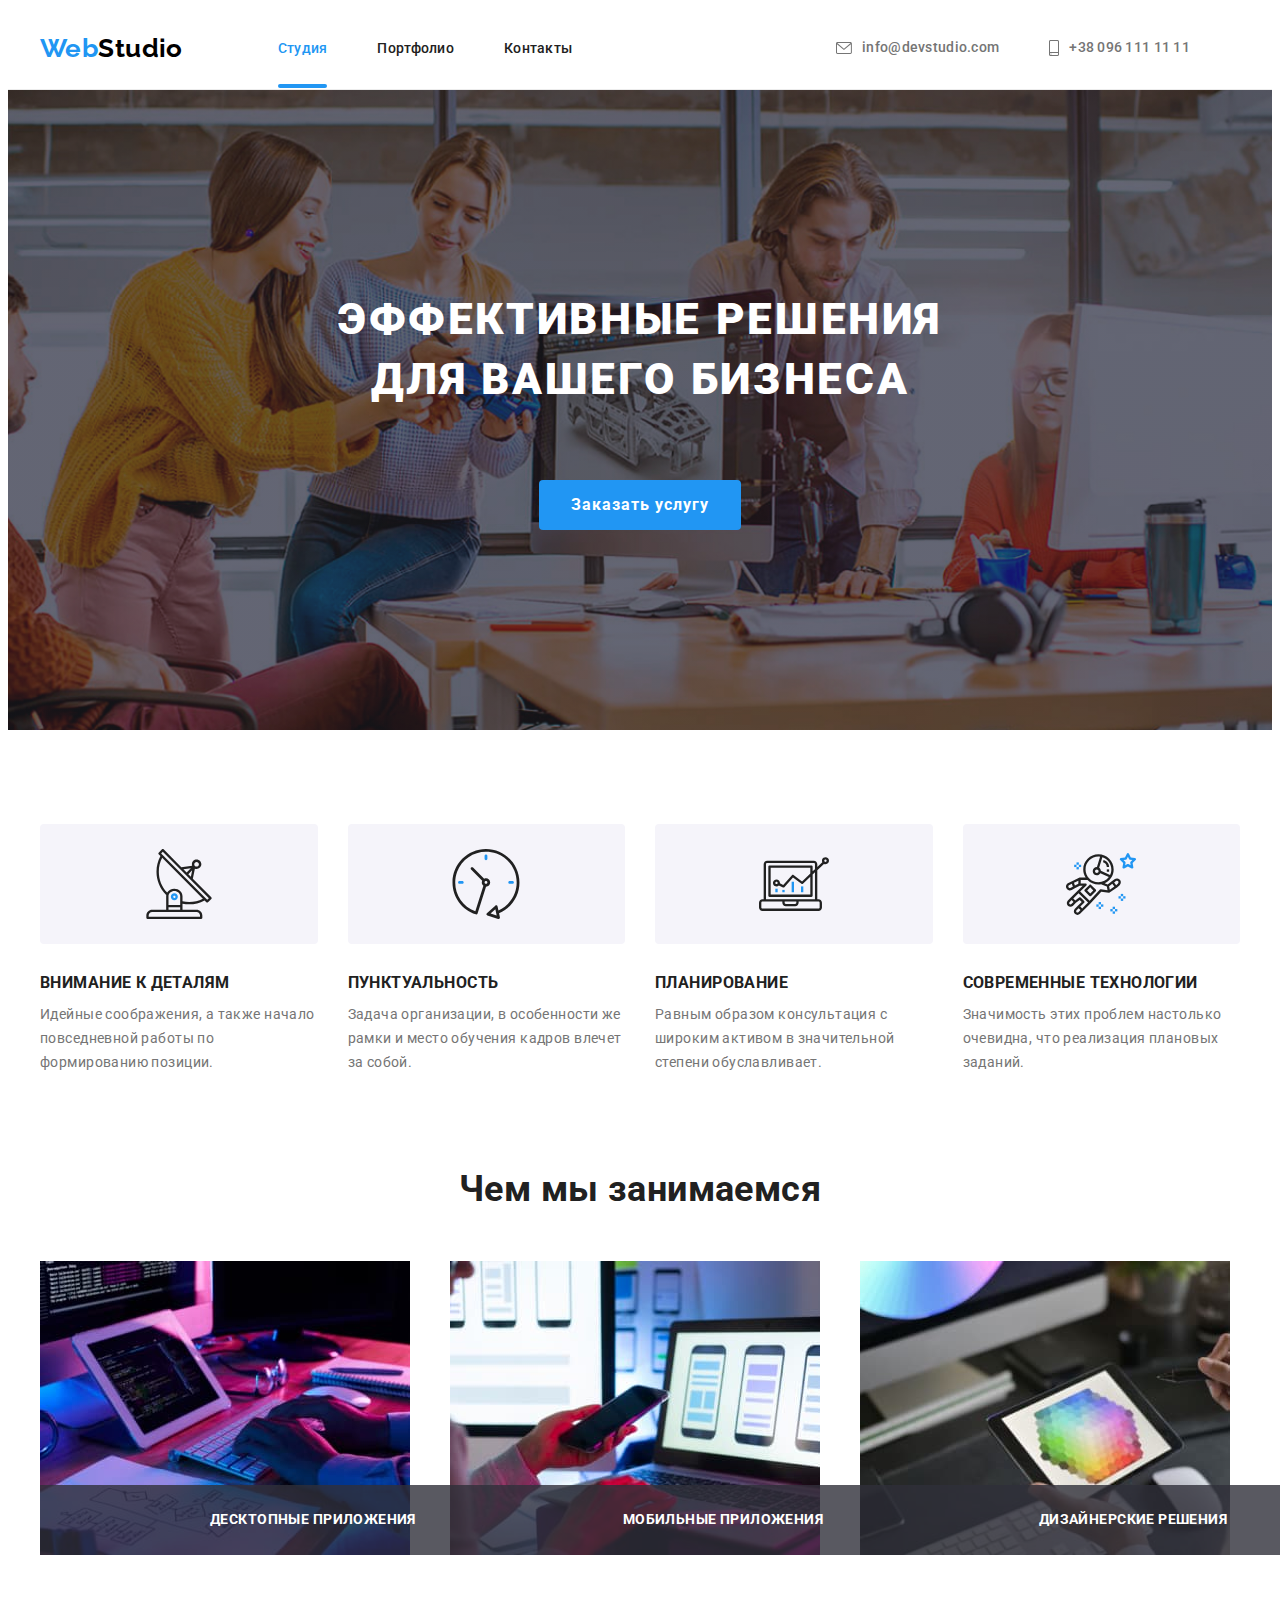
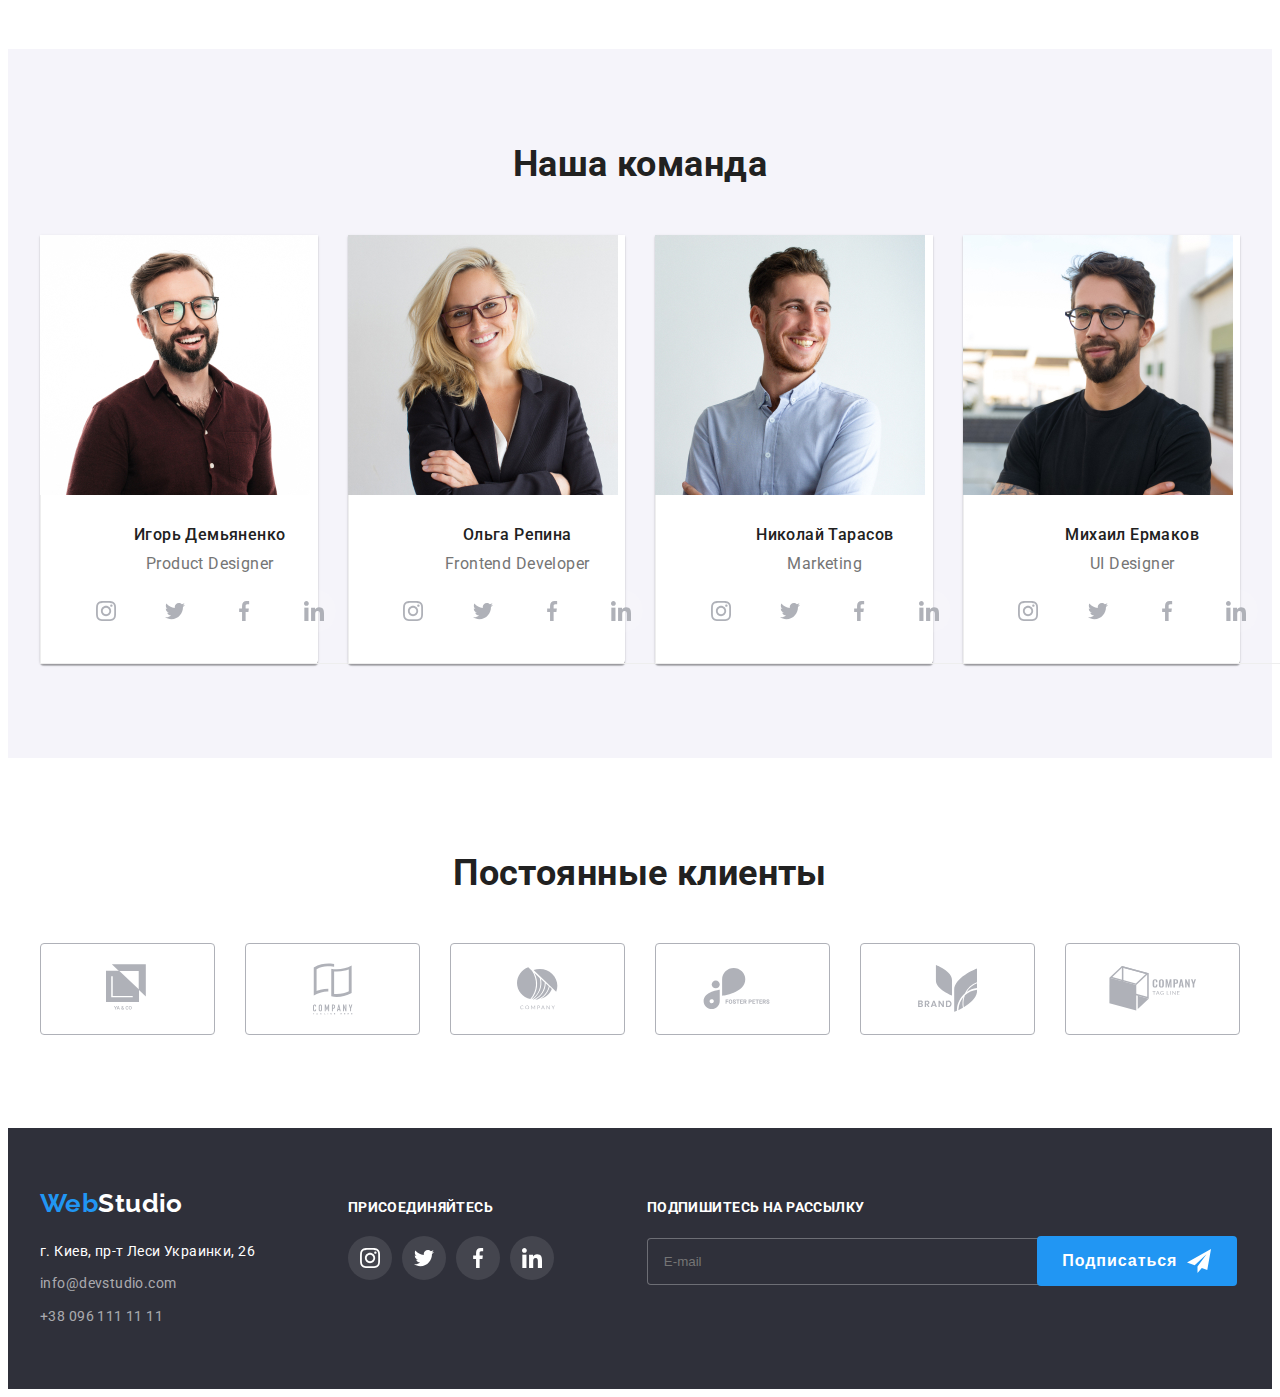
==== index.html @ c422d9ba "РЕЛОАД 2 правка" ====
<!DOCTYPE html>
<html lang="ru">
  <head>
    <meta charset="UTF-8" />
    <meta http-equiv="X-UA-Compatible" content="IE=edge" />
    <meta name="viewport" content="width=device-width, initial-scale=1.0" />
    <title>Студия</title>
    <link
      rel="stylesheet"
      href="https://cdnjs.cloudflare.com/ajax/libs/modern-normalize/1.0.0/modern-normalize.min.css"
      integrity="sha512-ISS7cAi1PEhQ8jnbJpJZMd29NlhNj4AWYyLOSp2CE/CsHxTCu+r+t0D2yoJudVrd0/8fTVPUVDzY5Tvli75u/g=="
      crossorigin="anonymous"
    />
    <link rel="preconnect" href="https://fonts.gstatic.com" />
    <link
      href="https://fonts.googleapis.com/css2?family=Raleway:wght@700&family=Roboto:wght@400;500;700;900&display=swap"
      rel="stylesheet"
    />
    <link rel="stylesheet" href="./css/main.min.css" />
  </head>
  <body>
    <!-- HEADER -->
    <header class="header">
      <div class="container">
        <nav class="navigation">
          <a href="./" lang="en" class="logo logo__dark link-nonstyle">
            <span class="logo__decor">Web</span>Studio
          </a>

          <button type="button" class="burger-btn" data-menu-button>
            <svg class="burger-icon" width="40px" height="40px">
              <use href="./images/icons.svg#burger"></use>
            </svg>
          </button>

          <ul class="list-nonstyle navigation__list">
            <li class="navigation__item">
              <a href="./" class="navigation__link link-nonstyle active-link"
                >Студия
              </a>
            </li>
            <li class="navigation__item">
              <a href="./portfolio.html" class="navigation__link link-nonstyle"
                >Портфолио
              </a>
            </li>
            <li class="navigation__item">
              <a href="" class="navigation__link link-nonstyle">Контакты</a>
            </li>
          </ul>
        </nav>

        <ul class="list-nonstyle navigation__list contact">
          <li class="contact__item">
            <a
              href="mailto:info@devstudio.com"
              class="contact__link link-nonstyle"
            >
              <svg class="contact__icon-mail" width="16px" height="12px">
                <use href="./images/icons.svg#envelope"></use>
              </svg>
              info@devstudio.com
            </a>
          </li>
          <li class="contact__item">
            <a href="tel:+380961111111" class="contact__link link-nonstyle">
              <svg class="contact__icon-tell" width="10px" height="16px">
                <use href="./images/icons.svg#smartphone"></use>
              </svg>
              +38 096 111 11 11
            </a>
          </li>
        </ul>
      </div>

      <!-- mobile menu -->
      <div class="mobile-menu" data-menu>
        <button type="button" class="mobile-menu__btn" data-menu-close>
          <svg width="40px" height="40px">
            <use href="./images/icons.svg#close"></use>
          </svg>
        </button>

        <ul class="mobile-menu__list">
          <li class="mobile-menu__item list-nonstyle">
            <a
              href="./"
              class="mobile-menu__link mobile-link_active link-nonstyle"
              >Студия</a
            >
          </li>
          <li class="mobile-menu__item list-nonstyle">
            <a href="./portfolio.html" class="mobile-menu__link link-nonstyle"
              >Портфолио</a
            >
          </li>
          <li class="mobile-menu__item list-nonstyle">
            <a href="" class="mobile-menu__link link-nonstyle">Контакты</a>
          </li>
        </ul>

        <ul class="mobile-menu__contakt-list">
          <li class="mobile-menu__contakt-item list-nonstyle">
            <a
              href="tel:+380961111111"
              class="mobile-menu__contakt-link link-nonstyle"
              >+38 096 111 11 11</a
            >
          </li>
          <li class="mobile-menu__contakt-item list-nonstyle">
            info@devstudio.com
          </li>
        </ul>

        <ul class="mobile-menu__social-list">
          <li class="mobile-menu__social-item list-nonstyle">
            <a href="" class="mobile-menu__social-link link-nonstyle"
              >Instagram</a
            >
          </li>
          <li class="mobile-menu__social-item list-nonstyle">
            <a href="" class="mobile-menu__social-link link-nonstyle"
              >Twitter</a
            >
          </li>
          <li class="mobile-menu__social-item list-nonstyle">
            <a href="" class="mobile-menu__social-link link-nonstyle"
              >Facebook</a
            >
          </li>
          <li class="mobile-menu__social-item list-nonstyle">
            <a href="" class="mobile-menu__social-link link-nonstyle"
              >LinkedIn</a
            >
          </li>
        </ul>
      </div>
    </header>

    <main class="page">
      <!-- HERO -->
      <section class="hero section-hero">
        <div class="container">
          <h1 class="hero-title">Эффективные решения для вашего бизнеса</h1>
          <button type="button" class="btn-hero" data-modal-open>
            Заказать услугу
          </button>
        </div>
      </section>

      <!--ADVANTAGE SECTION-->
      <section class="section-advantage">
        <div class="container">
          <h2 class="visually-hidden">Преимущества</h2>

          <ul class="list-nonstyle advantage__list">
            <li class="advantage__item">
              <div class="element">
                <svg width="70px" height="70px">
                  <use href="./images/icons.svg#antenna"></use>
                </svg>
              </div>
              <h3 class="advantage__title">Внимание к деталям</h3>
              <p class="advantage__rubric">
                Идейные соображения, а также начало повседневной работы по
                формированию позиции.
              </p>
            </li>
            <li class="advantage__item">
              <div class="element">
                <svg width="70px" height="70px">
                  <use href="./images/icons.svg#clock"></use>
                </svg>
              </div>
              <h3 class="advantage__title">Пунктуальность</h3>
              <p class="advantage__rubric">
                Задача организации, в особенности же рамки и место обучения
                кадров влечет за собой.
              </p>
            </li>
            <li class="advantage__item">
              <div class="element">
                <svg width="70px" height="70px">
                  <use href="./images/icons.svg#diagram"></use>
                </svg>
              </div>
              <h3 class="advantage__title">Планирование</h3>
              <p class="advantage__rubric">
                Равным образом консультация с широким активом в значительной
                степени обуславливает.
              </p>
            </li>
            <li class="advantage__item">
              <div class="element">
                <svg width="70px" height="70px">
                  <use href="./images/icons.svg#astronaut"></use>
                </svg>
              </div>
              <h3 class="advantage__title">Современные технологии</h3>
              <p class="advantage__rubric">
                Значимость этих проблем настолько очевидна, что реализация
                плановых заданий.
              </p>
            </li>
          </ul>
        </div>
      </section>
      <!-- END ADVANTAGE SECTION-->

      <!--PASSION SECTION-->
      <section class="section passion">
        <div class="container">
          <h3 class="section-title">Чем мы занимаемся</h3>
          <ul class="list-nonstyle passion__list">
            <li class="passion__item">
              <img
                src="./images/markup.jpg"
                alt="выполняет работу за клавиатурой"
                width="370"
              />
              <p class="passion__overlay">Десктопные приложения</p>
            </li>
            <li class="passion__item">
              <img
                src="./images/design.jpg"
                alt="Просматривают макеты на телефоне"
                width="370"
              />
              <p class="passion__overlay">Мобильные приложения</p>
            </li>
            <li class="passion__item">
              <img
                src="./images/palette.jpg"
                alt="цветовой спектр в виде сот на планшете"
                width="370"
              />
              <p class="passion__overlay">Дизайнерские решения</p>
            </li>
          </ul>
        </div>
      </section>
      <!--END PASSION SECTION-->

      <!--TEAM-->
      <section class="team section-team">
        <div class="container">
          <h2 class="section-title">Наша команда</h2>

          <ul class="list-nonstyle team__list">
            <li class="team__item">
              <picture>
                <source
                  media="(min-width: 1200px)"
                  srcset="
                    ./images/desktop/team/igor@1x.jpg 1x,
                    ./images/desktop/team/igor@2x.jpg 2x
                  "
                />
                <source
                  media="(min-width: 768px)"
                  srcset="
                    ./images/tablet/team/igor@1x.jpg 1x,
                    ./images/tablet/team/igor@2x.jpg 2x
                  "
                />
                <source
                  media="(min-width: 480px)"
                  srcset="
                    ./images/mobile/team/igor@1x.jpg 1x,
                    ./images/mobile/team/igor@2x.jpg 2x
                  "
                />
                <img
                  src="./images/mobile/team/igor@1x.jpg"
                  alt="Игорь Демьяненко"
                />
              </picture>

              <div class="team__inner">
                <h3 class="team__name">Игорь Демьяненко</h3>
                <p lang="en" class="team__function">Product Designer</p>
                <!--ссылки на социальные сети -->
                <ul class="social list-nonstyle">
                  <li>
                    <a href="" class="social-link link-nonstyle">
                      <svg class="social__icon" width="20px" height="20px">
                        <use href="./images/icons.svg#instagram"></use>
                      </svg>
                    </a>
                  </li>
                  <li>
                    <a href="" class="social-link link-nonstyle">
                      <svg class="social__icon" width="20px" height="20px">
                        <use href="./images/icons.svg#twitter"></use>
                      </svg>
                    </a>
                  </li>
                  <li>
                    <a href="" class="social-link link-nonstyle">
                      <svg class="social__icon" width="20px" height="20px">
                        <use href="./images/icons.svg#facebook"></use>
                      </svg>
                    </a>
                  </li>
                  <li>
                    <a href="" class="social-link link-nonstyle">
                      <svg class="social__icon" width="20px" height="20px">
                        <use href="./images/icons.svg#linkedin"></use>
                      </svg>
                    </a>
                  </li>
                </ul>
              </div>
            </li>
            <li class="team__item">
              <picture>
                <source
                  media="(min-width: 1200px)"
                  srcset="
                    ./images/desktop/team/olga@1x.jpg 1x,
                    ./images/desktop/team/olga@2x.jpg 2x
                  "
                />
                <source
                  media="(min-width: 768px)"
                  srcset="
                    ./images/tablet/team/olga@1x.jpg 1x,
                    ./images/tablet/team/olga@2x.jpg 2x
                  "
                />
                <source
                  media="(min-width: 480px)"
                  srcset="
                    ./images/mobile/team/olga@1x.jpg 1x,
                    ./images/mobile/team/olga@2x.jpg 2x
                  "
                />
                <img
                  src="./images/mobile/team/olga@1x.jpg"
                  alt="Ольга Репина"
                />
              </picture>

              <div class="team__inner">
                <h3 class="team__name">Ольга Репина</h3>
                <p lang="en" class="team__function">Frontend Developer</p>
                <!--ссылки на социальные сети -->
                <ul class="social list-nonstyle">
                  <li>
                    <a href="" class="social-link link-nonstyle">
                      <svg class="social__icon" width="20px" height="20px">
                        <use href="./images/icons.svg#instagram"></use>
                      </svg>
                    </a>
                  </li>
                  <li>
                    <a href="" class="social-link link-nonstyle">
                      <svg class="social__icon" width="20px" height="20px">
                        <use href="./images/icons.svg#twitter"></use>
                      </svg>
                    </a>
                  </li>
                  <li>
                    <a href="" class="social-link link-nonstyle">
                      <svg class="social__icon" width="20px" height="20px">
                        <use href="./images/icons.svg#facebook"></use>
                      </svg>
                    </a>
                  </li>
                  <li>
                    <a href="" class="social-link link-nonstyle">
                      <svg class="social__icon" width="20px" height="20px">
                        <use href="./images/icons.svg#linkedin"></use>
                      </svg>
                    </a>
                  </li>
                </ul>
              </div>
            </li>
            <li class="team__item">
              <picture>
                <source
                  media="(min-width: 1200px)"
                  srcset="
                    ./images/desktop/team/nikolay@1x.jpg 1x,
                    ./images/desktop/team/nikolay@2x.jpg 2x
                  "
                />
                <source
                  media="(min-width: 768px)"
                  srcset="
                    ./images/tablet/team/nikolay@1x.jpg 1x,
                    ./images/tablet/team/nikolay@2x.jpg 2x
                  "
                />
                <source
                  media="(min-width: 480px)"
                  srcset="
                    ./images/mobile/team/nikolay@1x.jpg 1x,
                    ./images/mobile/team/nikolay@2x.jpg 2x
                  "
                />
                <img
                  src="./images/mobile/team/nikolay@1x.jpg"
                  alt="Николай Тарасов"
                />
              </picture>

              <div class="team__inner">
                <h3 class="team__name">Николай Тарасов</h3>
                <p lang="en" class="team__function">Marketing</p>
                <!--ссылки на социальные сети -->
                <ul class="social list-nonstyle">
                  <li>
                    <a href="" class="social-link link-nonstyle">
                      <svg class="social__icon" width="20px" height="20px">
                        <use href="./images/icons.svg#instagram"></use>
                      </svg>
                    </a>
                  </li>
                  <li>
                    <a href="" class="social-link link-nonstyle">
                      <svg class="social__icon" width="20px" height="20px">
                        <use href="./images/icons.svg#twitter"></use>
                      </svg>
                    </a>
                  </li>
                  <li>
                    <a href="" class="social-link link-nonstyle">
                      <svg class="social__icon" width="20px" height="20px">
                        <use href="./images/icons.svg#facebook"></use>
                      </svg>
                    </a>
                  </li>
                  <li>
                    <a href="" class="social-link link-nonstyle">
                      <svg class="social__icon" width="20px" height="20px">
                        <use href="./images/icons.svg#linkedin"></use>
                      </svg>
                    </a>
                  </li>
                </ul>
              </div>
            </li>
            <li class="team__item">
              <picture>
                <source
                  media="(min-width: 1200px)"
                  srcset="
                    ./images/desktop/team/mikhail@1x.jpg 1x,
                    ./images/desktop/team/mikhail@2x.jpg 2x
                  "
                />
                <source
                  media="(min-width: 768px)"
                  srcset="
                    ./images/tablet/team/mikhail@1x.jpg 1x,
                    ./images/tablet/team/mikhail@2x.jpg 2x
                  "
                />
                <source
                  media="(min-width: 480px)"
                  srcset="
                    ./images/mobile/team/mikhail@1x.jpg 1x,
                    ./images/mobile/team/mikhail@2x.jpg 2x
                  "
                />
                <img
                  src="./images/mobile/team/mikhail@1x.jpg"
                  alt="Михаил Ермаков"
                />
              </picture>

              <div class="team__inner">
                <h3 class="team__name">Михаил Ермаков</h3>
                <p lang="en" class="team__function">UI Designer</p>
                <!--ссылки на социальные сети -->
                <ul class="social list-nonstyle">
                  <li>
                    <a href="" class="social-link link-nonstyle">
                      <svg class="social__icon" width="20px" height="20px">
                        <use href="./images/icons.svg#instagram"></use>
                      </svg>
                    </a>
                  </li>
                  <li>
                    <a href="" class="social-link link-nonstyle">
                      <svg class="social__icon" width="20px" height="20px">
                        <use href="./images/icons.svg#twitter"></use>
                      </svg>
                    </a>
                  </li>
                  <li>
                    <a href="" class="social-link link-nonstyle">
                      <svg class="social__icon" width="20px" height="20px">
                        <use href="./images/icons.svg#facebook"></use>
                      </svg>
                    </a>
                  </li>
                  <li>
                    <a href="" class="social-link link-nonstyle">
                      <svg class="social__icon" width="20px" height="20px">
                        <use href="./images/icons.svg#linkedin"></use>
                      </svg>
                    </a>
                  </li>
                </ul>
              </div>
            </li>
          </ul>
        </div>
      </section>
      <!--END TEAM-->

      <!-- CLIENTS SECTION подготовил для всавок иконок -->
      <section class="section">
        <div class="container">
          <h2 class="section-title">Постоянные клиенты</h2>
          <ul class="clients__list list-nonstyle">
            <li class="clients__item">
              <a href="" class="clients__link link-nonstyle">
                <svg class="client__icon" width="44px" height="49px">
                  <use href="./images/icons.svg#client_1"></use>
                </svg>
              </a>
            </li>
            <li class="clients__item">
              <a href="" class="clients__link link-nonstyle">
                <svg class="client__icon" width="40px" height="52px">
                  <use href="./images/icons.svg#client_2"></use>
                </svg>
              </a>
            </li>
            <li class="clients__item">
              <a href="" class="clients__link link-nonstyle">
                <svg class="client__icon" width="41px" height="43px">
                  <use href="./images/icons.svg#client_3"></use>
                </svg>
              </a>
            </li>
            <li class="clients__item">
              <a href="" class="clients__link link-nonstyle">
                <svg class="client__icon" width="80px" height="42px">
                  <use href="./images/icons.svg#client_4"></use>
                </svg>
              </a>
            </li>
            <li class="clients__item">
              <a href="" class="clients__link link-nonstyle">
                <svg class="client__icon" width="59px" height="47px">
                  <use href="./images/icons.svg#client_5"></use>
                </svg>
              </a>
            </li>
            <li class="clients__item">
              <a href="" class="clients__link link-nonstyle">
                <svg class="client__icon" width="88px" height="45px">
                  <use href="./images/icons.svg#client_6"></use>
                </svg>
              </a>
            </li>
          </ul>
        </div>
      </section>
      <!-- END CLIENTS SECTION -->
    </main>

    <footer class="footer section-footer">
      <div class="container">
        <address class="footer__address">
          <a href="./" lang="en" class="logo logo__light link-nonstyle">
            <span class="logo__decor">Web</span>Studio</a
          >
          <!-- адрес и контакты -->
          <ul class="list-nonstyle footer__list">
            <li class="footer__item">
              <p class="footer__descr">г. Киев, пр-т Леси Украинки, 26</p>
            </li>
            <li class="footer__item">
              <a
                href="mailto:info@devstudio.com"
                class="footer__link link-nonstyle"
                >info@devstudio.com</a
              >
            </li>
            <li class="footer__item">
              <a href="tel:+380961111111" class="footer__link link-nonstyle">
                +38 096 111 11 11</a
              >
            </li>
          </ul>
        </address>

        <div class="footer__social">
          <!--ссылки на социальные сети -->
          <h2 class="footer__social-title">Присоединяйтесь</h2>
          <ul class="footer__social-list list-nonstyle">
            <li class="footer__social-item">
              <a href="" class="social-link link-nonstyle">
                <svg class="footer__social-icon" width="20px" height="20px">
                  <use href="./images/icons.svg#instagram"></use>
                </svg>
              </a>
            </li>
            <li class="footer__social-item">
              <a href="" class="social-link link-nonstyle">
                <svg class="footer__social-icon" width="20px" height="20px">
                  <use href="./images/icons.svg#twitter"></use>
                </svg>
              </a>
            </li>
            <li class="footer__social-item">
              <a href="" class="social-link link-nonstyle">
                <svg class="footer__social-icon" width="20px" height="20px">
                  <use href="./images/icons.svg#facebook"></use>
                </svg>
              </a>
            </li>
            <li class="footer__social-item">
              <a href="" class="social-link link-nonstyle">
                <svg class="footer__social-icon" width="20px" height="20px">
                  <use href="./images/icons.svg#linkedin"></use>
                </svg>
              </a>
            </li>
          </ul>
        </div>

        <form class="footer-form">
          <b class="footer-form__description">подпишитесь на рассылку</b>
          <div class="footer-form__container">
            <label>
              <input
                type="email"
                name="user-email"
                placeholder="E-mail"
                class="footer-form__input"
              />
            </label>
            <button type="submit" class="footer-form__btn">
              Подписаться
              <svg class="footer-form__icon" width="24px" height="24px">
                <use href="./images/icons.svg#icon_send"></use>
              </svg>
            </button>
          </div>
        </form>
      </div>
    </footer>

    <!-- modal windows -->
    <div class="backdrop is-hidden" data-modal>
      <div class="modal">
        <button type="button" class="button_close" data-modal-close>
          <svg class="button__icon_close" width="30px" height="30px">
            <use href="./images/icons.svg#close"></use>
          </svg>
        </button>
        <form class="modal__form">
          <b class="modal__title">Оставьте свои данные, мы вам перезвоним</b>
          <label class="modal__field">
            Имя
            <span class="modal__wrapper">
              <input
                name="user-name"
                type="text"
                required
                minlength="2"
                class="modal__input"
              />
              <svg class="modal__icon" width="18px" height="18px">
                <use href="./images/icons.svg#person"></use>
              </svg>
            </span>
          </label>

          <label class="modal__field">
            Телефон
            <span class="modal__wrapper">
              <input
                name="user-tel"
                type="tel"
                required
                pattern="[0-9]{3}-[0-9]{3}-[0-9]{2}-[0-9]{2}"
                title="111-111-11-11"
                class="modal__input"
              />
              <svg class="modal__icon" width="18px" height="18px">
                <use href="./images/icons.svg#phone"></use>
              </svg>
            </span>
          </label>

          <label class="modal__field">
            Почта
            <span class="modal__wrapper">
              <input name="user-email" type="email" class="modal__input" />
              <svg class="modal__icon" width="18px" height="18px">
                <use href="./images/icons.svg#email"></use>
              </svg>
            </span>
          </label>

          <label class="modal__field">
            Комментарий
            <textarea
              name="user-massage"
              placeholder="Введите текст"
              class="modal__textarea"
            ></textarea>
          </label>

          <div class="label-checkbox">
            <input
              name="user-term"
              id="checkbox"
              type="checkbox"
              class="label-checkbox__term visually-hidden"
            />
            <label for="checkbox" class="label-checkbox__terms-link">
              Соглашаюсь с рассылкой и принимаю&nbsp;
              <a href="" class="link-nonstyle label-checkbox__link"
                >Условия договора</a
              >
            </label>
          </div>

          <button type="submit" class="modal__submit-btn">Отправить</button>
        </form>
      </div>
    </div>

    <script src="./js/modal.js"></script>
    <script src="./js/mobile-menu.js"></script>
  </body>
</html>
---- css/main.min.css ----
:root{--accent-primary: #2196f3;--accent-secondary: #188ce8;--background-dark: #2f303a;--light-gray: #f5f4fa;--color-conten: #212121;--main-text: #757575;--border-color-header: #ececec;--border-color: #eeeeee;--icon-border-color: #afb1b8;--rgba-link: rgba(255, 255, 255, 0.6);--max-width: 1600px;--margin: 0 auto;--transition-property: cubic-bezier(0.4, 0, 0.2, 1)}.visually-hidden{position:absolute !important;clip:rect(1px 1px 1px 1px);clip:rect(1px, 1px, 1px, 1px);padding:0 !important;border:0 !important;height:1px !important;width:1px !important;overflow:hidden}body{font-family:"Roboto",sans-serif;font-size:14px;font-weight:400;color:var(--main-text);letter-spacing:.03em}h1,h2,h3,h4,h5,h6,p{margin:0}ol,ul{margin:0;padding:0}img{display:block}.link-nonstyle{text-decoration:none}.list-nonstyle{list-style:none}.container{padding-left:15px;padding-right:15px}@media screen and (min-width: 320px){.container{margin:0 auto;width:480px}}@media screen and (min-width: 768px){.container{width:768px}.header .container{display:flex;align-items:center}.footer .container{display:flex;justify-content:center;align-items:baseline;flex-wrap:wrap}}@media screen and (min-width: 1200px){.container{width:1200px}.footer .container{justify-content:flex-start;flex-wrap:nowrap;padding-top:0px;padding-bottom:0px}}.section{padding-top:60px;padding-bottom:60px;margin:var(--margin)}.section-title{color:var(--color-conten);font-weight:700;font-size:36px;line-height:1.17;text-align:center;margin-bottom:50px}.section-hero{padding-top:118px;padding-bottom:118px;margin:var(--margin)}.section-advantage{padding-top:60px;padding-bottom:60px;margin:var(--margin)}.section-team{padding-top:60px;padding-bottom:60px;margin:var(--margin)}.section-footer{padding-top:60px;padding-bottom:60px;margin:var(--margin)}@media screen and (min-width: 320px){.section-hero,.section-team,.section-footer{min-width:480px}}@media screen and (min-width: 1200px){.section{padding-top:94px;padding-bottom:94px}.section-hero{padding-top:200px;padding-bottom:200px}.section-advantage{padding-top:94px;padding-bottom:0px}.section-team{padding-top:94px;padding-bottom:94px}}.element{display:flex;justify-content:center;align-items:center;border-radius:4px;margin-bottom:30px;background-color:var(--light-gray);width:100%;height:120px}.social{display:flex;justify-content:center;margin-top:16px}.social-link{display:flex;justify-content:center;align-items:center;width:44px;height:44px;border-radius:50% 50%;background-color:rgba(255,255,255,0.1);transition:background-color 250ms var(--transition-property)}.social-link:hover,.social-link:focus{background-color:var(--accent-primary)}.social__icon{fill:var(--icon-border-color);transition:fill 250ms var(--transition-property)}.social-link:hover .social__icon,.social-link:focus .social__icon{fill:#fff}.footer__social-title{color:#fff;font-size:14px;line-height:1.14;text-transform:uppercase}.footer__social-list{display:flex;margin-top:20px}.footer__social-item:not(:last-child){margin-right:10px}.footer__social-icon{fill:#fff}.social-link:hover .footer__social-icon,.social-link:focus .footer__social-icon{fill:#fff}@media screen and (min-width: 320px){.footer__social{margin-top:60px;margin-bottom:60px}.footer__social-list{justify-content:center}.footer__social-title{text-align:center}}@media screen and (min-width: 1200px){.social{justify-content:space-around}.footer__social{margin-left:70px;margin-top:0px;margin-bottom:0px}.footer__social-title{text-align:left}}.logo{color:#000;font-family:'Raleway', sans-serif;font-weight:700;font-size:26px;line-height:1.19;padding-top:16px;padding-bottom:16px}.logo__dark{color:#000}.logo__decor{color:var(--accent-primary)}.logo__light{color:#fff}.footer__address .logo{margin-right:0px}@media screen and (min-width: 320px){.logo{margin-right:88px}}@media screen and (min-width: 768px){.logo{padding-top:25px;padding-bottom:25px}}@media screen and (min-width: 1200px){.logo{margin-right:95px}.footer__address .logo{margin-right:95px}}.navigation__link::after,.navigation__link:hover::after,.navigation__link:focus::after{content:'';position:absolute;left:0;bottom:0;display:inline-block;width:100%;height:4px;border-radius:2px}.navigation{display:flex;align-items:center}.navigation__list{display:flex}.navigation__item:not(:last-child){margin-right:50px}.navigation__link{position:relative;font-weight:500;line-height:1.14;letter-spacing:0.02em;padding-top:32px;padding-bottom:32px;color:var(--color-conten);transition:color 250ms var(--transition-property)}.navigation__link:hover,.navigation__link:focus{color:var(--accent-primary)}.navigation__link::after{background-color:var(--accent-primary);transition:transform 250ms var(--transition-property);transform:scaleX(0)}.navigation__link:hover::after,.navigation__link:focus::after{background-color:var(--accent-primary);transform:scaleX(1)}@media screen and (max-width: 768px){.navigation__list{display:none}}@media screen and (min-width: 320px){.navigation{justify-content:space-between}}@media screen and (min-width: 768px){.navigation__list.contact{flex-direction:column;align-items:flex-start}}@media screen and (min-width: 1200px){.navigation__list.contact{flex-direction:row;align-items:center;justify-content:center}}.contact{margin-left:auto}.contact__link{color:var(--main-text);fill:var(--main-text);font-weight:500;line-height:1.14;letter-spacing:0.02em;display:flex;justify-content:center;align-items:center;transition:color 250ms var(--transition-property),fill 250ms var(--transition-property)}.contact__link:hover,.contact__link:focus{color:var(--accent-primary)}.contact__icon-mail,.contact__icon-tell{margin-right:10px}.contact__link:hover .contact__icon-mail,.contact__link:focus .contact__icon-mail,.contact__link:hover .contact__icon-tell,.contact__link:focus .contact__icon-tell{fill:var(--accent-primary)}@media screen and (min-width: 768px){.contact__link{padding-top:5px;padding-bottom:5px}}@media screen and (min-width: 1200px){.contact__item{margin-right:50px}}.backdrop{position:fixed;top:0;left:0;width:100%;height:100%;background-color:rgba(0,0,0,0.2);transition:opacity 250ms var(--transition-property),visibility 250ms var(--transition-property)}.is-hidden{opacity:0;visibility:hidden;pointer-events:none}.button_close{position:absolute;top:14px;right:14px;width:30px;height:30px;border-radius:50%;cursor:pointer;background-color:#fff;border:1px solid var(--icon-border-color)}.button__icon_close{position:absolute;top:50%;left:50%;transform:translate(-50%, -50%);transition:fill 250ms var(--transition-property)}.button__icon_close:hover,.button__icon_close:focus{fill:var(--accent-primary)}.modal{position:absolute;top:50%;left:50%;transform:translate(-50%, -50%);width:450px;height:609px;background-color:#fff;border-radius:4px;box-shadow:0px 1px 3px rgba(0,0,0,0.12),0px 1px 1px rgba(0,0,0,0.14),0px 2px 1px rgba(0,0,0,0.2)}.modal__form{display:flex;flex-direction:column;padding:40px}.modal__title{margin-bottom:12px;font-size:20px;line-height:1.15;text-align:center;color:var(--color-conten)}.modal__field{font-size:12px;line-height:1.17;letter-spacing:0.01em}.modal__field:not(:nth-child(5)){margin-bottom:10px}.modal__wrapper{position:relative;display:block;margin-top:4px}.modal__input{width:100%;height:40px;padding-left:42px;border:1px solid rgba(33,33,33,0.2);border-radius:4px;transition:border-color 250ms var(--transition-property)}.modal__input:focus{outline:none;border-color:var(--accent-primary)}.modal__input:focus+.modal-icon{fill:var(--accent-primary)}.modal__textarea{padding:16px 12px;margin-top:4px;width:100%;height:120px;resize:none;border:1px solid rgba(33,33,33,0.2);border-radius:4px}.modal__textarea:focus{outline:none;border-color:var(--accent-primary)}.modal__textarea::placeholder{font-size:12px;line-height:1.17;letter-spacing:0.01em;color:rgba(117,117,117,0.5)}.modal__icon{position:absolute;top:50%;left:12px;transform:translateY(-50%);transition:fill 250ms var(--transition-property)}.label-checkbox{display:flex;justify-content:center;align-items:center;margin-top:20px;margin-bottom:30px}.label-checkbox__terms-link{display:flex;align-items:center;font-size:12px;line-height:1.17;letter-spacing:0.03em;cursor:pointer;transition:background-image 250ms var(--transition-property)}.label-checkbox__terms-link::before{content:'';display:block;width:15px;height:16px;margin-right:8px;border:1px solid #000;border-radius:2px}.label-checkbox__term:checked+.label-checkbox__terms-link::before{border-color:transparent;background-image:url(../images/icon_check.svg);background-origin:border-box;background-position:center}.label-checkbox__term:focus+.label-checkbox__terms-link::before{border-color:var(--accent-primary)}.label-checkbox__link{color:var(--accent-primary);text-decoration-line:underline}.modal__submit-btn{align-self:center;min-width:200px;padding-top:10px;padding-bottom:10px;font-size:16px;line-height:1.88;letter-spacing:0.06em;border-radius:4px;border:transparent;cursor:pointer;color:#fff;background-color:var(--accent-primary);transition:background-color 250ms var(--transition-property)}.modal__submit-btn:hover,.modal__submit-btn:focus{background-color:var(--accent-secondary)}@media screen and (min-width: 1200px){.modal{width:528px;height:581px}.label-checkbox__terms-link{font-size:14px;line-height:1.71}}.filter-nav{display:flex;margin-bottom:50px}.filter-nav__item:not(:last-child){margin-right:8px}.filter-nav__btn{color:var(--color-conten);background-color:var(--light-gray);cursor:pointer;min-width:73px;padding:6px 22px;border-radius:4px;border:transparent;transition:color 250ms var(--transition-property),background-color 250ms var(--transition-property),box-shadow 250ms var(--transition-property)}.filter-nav__btn:hover,.filter-nav__btn:focus{background-color:var(--accent-primary);color:#fff;box-shadow:0px 3px 1px rgba(0,0,0,0.1),0px 1px 2px rgba(0,0,0,0.08),0px 2px 2px rgba(0,0,0,0.12)}@media screen and (min-width: 320px){.filter-nav{flex-wrap:wrap;justify-content:flex-start}.filter-nav__item:not(:last-child){margin-bottom:8px}.filter-nav__item .filter-nav__btn{font-weight:500;font-size:16px;line-height:1.63}}@media screen and (min-width: 768px){.filter-nav{flex-wrap:nowrap;justify-content:center}}.active-link{color:var(--accent-primary)}.active-link::after{position:absolute;left:0;bottom:0;content:'';display:inline-block;width:100%;height:4px;border-radius:2px;background-color:var(--accent-primary);transform:scaleX(1)}.mobile-link_active:active{color:var(--accent-primary)}.collection__list{display:flex;flex-wrap:wrap}.collection__item{margin-bottom:30px}.collection__item:hover{box-shadow:0px 1px 1px rgba(0,0,0,0.12),0px 4px 4px rgba(0,0,0,0.06),1px 4px 6px rgba(0,0,0,0.16)}.collection__item-wraper{position:relative;overflow:hidden}.collection__link{color:var(--main-text)}.collection__link:hover .overlay,.collection__link:focus .overlay{transform:translateY(0)}.collection__inner{padding:20px 24px;border-right:solid 1px;border-bottom:solid 1px;border-left:solid 1px;border-color:var(--border-color)}.collection__title{color:var(--color-conten);font-weight:700;font-size:18px;line-height:2;letter-spacing:.06em;margin-bottom:4px}.collection__rubric{font-size:16px;line-height:1.88}@media screen and (min-width: 480px){.collection__item{width:450px}}@media screen and (min-width: 768px){.collection__list{margin-top:-30px;margin-left:-30px}.collection__item{flex-basis:calc((100% - 2 * 30px) / 2);margin-top:30px;margin-left:30px}}@media screen and (min-width: 1200px){.collection__item{flex-basis:calc((100% - 3 * 30px) / 3)}}.overlay{position:absolute;top:0;left:0;height:100%;padding:64px 23px;background-color:rgba(33,150,243,0.9);color:#fff;font-size:18px;line-height:1.55;transform:translateY(105%);transition:transform 250ms var(--transition-property)}.mobile-menu{position:fixed;top:0;left:50%;width:100vw;z-index:2;padding:48px 40px;font-weight:500;line-height:1.18;letter-spacing:0.02em;background-color:#fff;box-shadow:0px 1px 3px rgba(0,0,0,0.12),0px 1px 1px rgba(0,0,0,0.14),0px 2px 1px rgba(0,0,0,0.2);border-radius:4px;opacity:0;visibility:hidden;pointer-events:none;transform:translate(-50%);transition:opacity 250ms var(--transition-property),visibility 250ms var(--transition-property)}.mobile-menu.is-open{opacity:1;visibility:visible;pointer-events:auto}.mobile-menu__list{font-size:40px}.mobile-menu__item:not(:last-child){margin-bottom:32px}.mobile-menu__link{color:var(--color-conten);transition:color 250ms var(--transition-property)}.mobile-menu__link:hover,.mobile-menu__link:focus{color:var(--accent-primary)}.mobile-menu__btn{position:absolute;top:10px;right:15px;background-color:transparent;border:transparent;cursor:pointer;transition:fill 250ms var(--transition-property)}.mobile-menu__btn:hover,.mobile-menu__btn:focus{fill:var(--accent-primary)}.mobile-menu__contakt-list{margin-top:300px}.mobile-menu__contakt-item{font-size:24px;line-height:1.17}.mobile-menu__contakt-link{display:block;color:var(--color-conten);font-size:34px;margin-bottom:32px;transition:color 250ms var(--transition-property)}.mobile-menu__contakt-link:hover,.mobile-menu__contakt-link:focus{color:var(--accent-primary)}.mobile-menu__social-list{display:flex;justify-content:space-around;margin-top:64px;font-size:18px;line-height:1.22}.mobile-menu__social-item{padding-right:10px}.mobile-menu__social-item:not(:last-child){border-right:1px solid rgba(33,33,33,0.2)}.mobile-menu__social-link{color:var(--accent-primary);transition:color 250ms var(--transition-property)}.mobile-menu__social-link:hover,.mobile-menu__social-link:focus{color:var(--accent-secondary)}@media screen and (min-width: 768px){.mobile-menu{display:none}}.header{border-bottom:solid 1px;border-color:var(--border-color-header);margin:var(--margin)}.burger-btn{background-color:transparent;border:transparent;transition:fill 250ms var(--transition-property)}.burger-btn:hover,.burger-btn:focus{fill:var(--accent-primary)}@media screen and (min-width: 767px){.burger-btn{display:none}}.hero{background-color:var(--background-dark);background-image:linear-gradient(rgba(47,48,58,0.4), rgba(47,48,58,0.4)),url(../images/mobile/bg-hero@1x.jpg);background-position:center;background-size:cover;background-repeat:no-repeat}@media (min-device-pixel-ratio: 2), (min-resolution: 192dpi), (min-resolution: 2dppx){.hero{background-image:linear-gradient(rgba(47,48,58,0.4), rgba(47,48,58,0.4)),url(../images/mobile/bg-hero@2x.jpg)}}.hero-title{color:#fff;width:360px;height:84px;margin:0 auto;font-weight:900;letter-spacing:.06em;font-size:26px;line-height:1.62;text-align:center;text-transform:uppercase}.btn-hero{display:block;min-width:200px;margin:30px auto 0px;padding:10px 32px;border-radius:4px;border:transparent;font-family:inherit;font-weight:700;font-size:16px;line-height:1.88;letter-spacing:0.06em;cursor:pointer;background-color:var(--accent-primary);color:#fff;transition:color 250ms var(--transition-property),background-color 250ms var(--transition-property)}.btn-hero:hover,.btn-hero:focus{background-color:var(--accent-secondary);color:#fff}@media screen and (min-width: 768px){.hero{background-color:var(--background-dark);background-image:linear-gradient(rgba(47,48,58,0.4), rgba(47,48,58,0.4)),url(../images/tablet/bg-hero@1x.jpg)}}@media screen and (min-width: 768px) and (min-device-pixel-ratio: 2), screen and (min-width: 768px) and (min-resolution: 192dpi), screen and (min-width: 768px) and (min-resolution: 2dppx){.hero{background-image:linear-gradient(rgba(47,48,58,0.4), rgba(47,48,58,0.4)),url(../images/tablet/bg-hero@2x.jpg)}}@media screen and (min-width: 1200px){.hero{background-color:var(--background-dark);background-image:linear-gradient(rgba(47,48,58,0.4), rgba(47,48,58,0.4)),url(../images/desktop/bg-hero@1x.jpg)}}@media screen and (min-width: 1200px) and (min-device-pixel-ratio: 2), screen and (min-width: 1200px) and (min-resolution: 192dpi), screen and (min-width: 1200px) and (min-resolution: 2dppx){.hero{background-image:linear-gradient(rgba(47,48,58,0.4), rgba(47,48,58,0.4)),url(../images/desktop/bg-hero@2x.jpg)}}@media screen and (min-width: 1200px){.hero-title{width:700px;height:160px;font-size:44px;line-height:1.36}}.advantage__title{color:var(--color-conten);font-weight:700;line-height:1.14;text-transform:uppercase;text-align:center;margin-bottom:10px}.advantage__rubric{font-weight:400;line-height:1.71}@media screen and (min-width: 480px){.advantage__item:not(:last-child){margin-bottom:30px}}@media screen and (min-width: 768px){.advantage__title{text-align:left}.advantage__list{display:flex;flex-wrap:wrap;margin-top:-30px;margin-left:-30px}.advantage__item{flex-basis:calc((100% - 2 * 30px) / 2);margin-top:30px;margin-left:30px}.advantage__item:not(:last-child){margin-bottom:0px}}@media screen and (min-width: 1200px){.advantage__list{flex-wrap:nowrap;margin-top:0px;margin-left:0px}.advantage__item{width:270px;flex-basis:calc(100% - 4 * 30px);margin-top:0px;margin-left:0px}.advantage__item:not(:last-child){margin-right:30px}}.passion__list{display:flex;flex-wrap:wrap;margin-left:-30px}.passion__item{position:relative;margin-left:30px;flex-basis:calc(100% / 3 - 30px)}.passion__overlay{position:absolute;left:0;bottom:0;width:100%;font-weight:700;line-height:1.14;text-align:center;text-transform:uppercase;padding:27px 82px 27px 83px;color:#fff;background-color:rgba(47,48,58,0.8)}@media screen and (max-width: 1199px){.passion,.passion__list,.passion__list .section-title{display:none}}.team{background-color:var(--light-gray)}.team__list{display:flex;flex-wrap:wrap}.team__item{border-bottom-left-radius:4px;border-bottom-right-radius:4px;box-shadow:0px 1px 3px rgba(0,0,0,0.12),0px 1px 1px rgba(0,0,0,0.14),0px 2px 1px rgba(0,0,0,0.2);background-color:#fff}.team__inner{width:100%;padding:30px 30px;text-align:center;border-right:solid 1px;border-bottom:solid 1px;border-left:solid 1px;border-color:var(--border-color)}.team__name{color:var(--color-conten);font-weight:500;margin-bottom:10px}.team__name,.team__function{font-size:16px;line-height:1.19}@media screen and (min-width: 320px){.team__item{width:450px}.team__item:not(:last-child){margin-bottom:30px}}@media screen and (min-width: 768px){.team__list{margin-top:-30px;margin-left:-30px}.team__item{flex-basis:calc((100% - 2 * 30px) / 2);margin-top:30px;margin-left:30px}.team__item:not(:last-child){margin-bottom:0px}}@media screen and (min-width: 1200px){.team__item{flex-basis:calc(100% / 4 - 30px)}}.clients__list{display:flex;justify-content:center}.clients__item{display:flex;justify-content:center;align-items:center;width:170px;height:90px}.clients__link{display:flex;justify-content:center;align-items:center;border:1px solid var(--icon-border-color);border-radius:4px;width:100%;height:100%;transition:border 250ms var(--transition-property)}.clients__link:hover,.clients__link:focus{border-color:var(--accent-primary)}.client__icon{fill:var(--icon-border-color);transition:fill 250ms var(--transition-property)}.clients__link:hover .client__icon,.clients__link:focus .client__icon{fill:var(--accent-primary)}@media screen and (min-width: 320px){.clients__list{display:flex;flex-wrap:wrap;margin-top:-30px;margin-left:-30px}.clients__item{flex-basis:calc((100% - 2 * 30px) / 2);margin-top:30px;margin-left:30px}}@media screen and (min-width: 768px){.clients__item{flex-basis:calc((100% - 3 * 30px) / 3)}}@media screen and (min-width: 1200px){.clients__list{flex-wrap:nowrap;margin-top:0px;margin-left:-30px}.clients__item{flex-basis:calc((100% - 6 * 30px) / 1);margin-top:0px;margin-left:30px}}.footer__address{font-style:normal;line-height:1.7}.footer__descr{color:#fff}.footer__list{margin-top:20px}.footer__item:not(:last-child){margin-bottom:9px}.footer__link{color:var(--rgba-link)}.footer-form__description{display:inline-block;font-weight:700;font-size:14px;line-height:1.14;letter-spacing:0.03em;text-transform:uppercase;color:#fff;margin-bottom:20px}.footer-form__input{padding-top:15px;padding-bottom:15px;padding-left:16px;color:#fff;background-color:var(--background-dark);border:1px solid rgba(255,255,255,0.3);border-radius:4px;transition:border-color 250ms var(--transition-property)}.footer-form__input:focus{outline:none;border-color:var(--accent-primary)}.footer-form__btn{display:flex;justify-content:center;align-items:center;min-width:200px;padding-top:10px;padding-bottom:10px;font-weight:700;letter-spacing:.06em;font-size:16px;line-height:1.9;cursor:pointer;border-radius:4px;border:transparent;background-color:var(--accent-primary);color:#fff;transition:background-color 250ms var(--transition-property)}.footer-form__btn:hover,.footer-form__btn:focus{background-color:var(--accent-secondary)}.footer-form__icon{fill:#fff;margin-left:10px}@media screen and (min-width: 320px){.footer{background-color:var(--background-dark)}.footer__address{text-align:center}.footer-form{text-align:center}.footer-form__container{display:flex;flex-direction:column;justify-content:center}.footer-form__input{width:100%;margin-bottom:20px}.footer-form__btn{align-self:center}}@media screen and (min-width: 768px){.footer__address{margin-right:165px}.footer-form{margin-top:60px;width:450px}}@media screen and (min-width: 1200px){.footer__address{text-align:left;margin-right:0px}.footer-form{text-align:left;margin-top:0px;margin-left:93px}.footer-form__container{flex-direction:row;justify-content:flex-start;align-items:center}.footer-form__input{min-width:358px;margin-bottom:0px}.footer-form__btn{margin-left:12px}}
/*# sourceMappingURL=main.min.css.map */
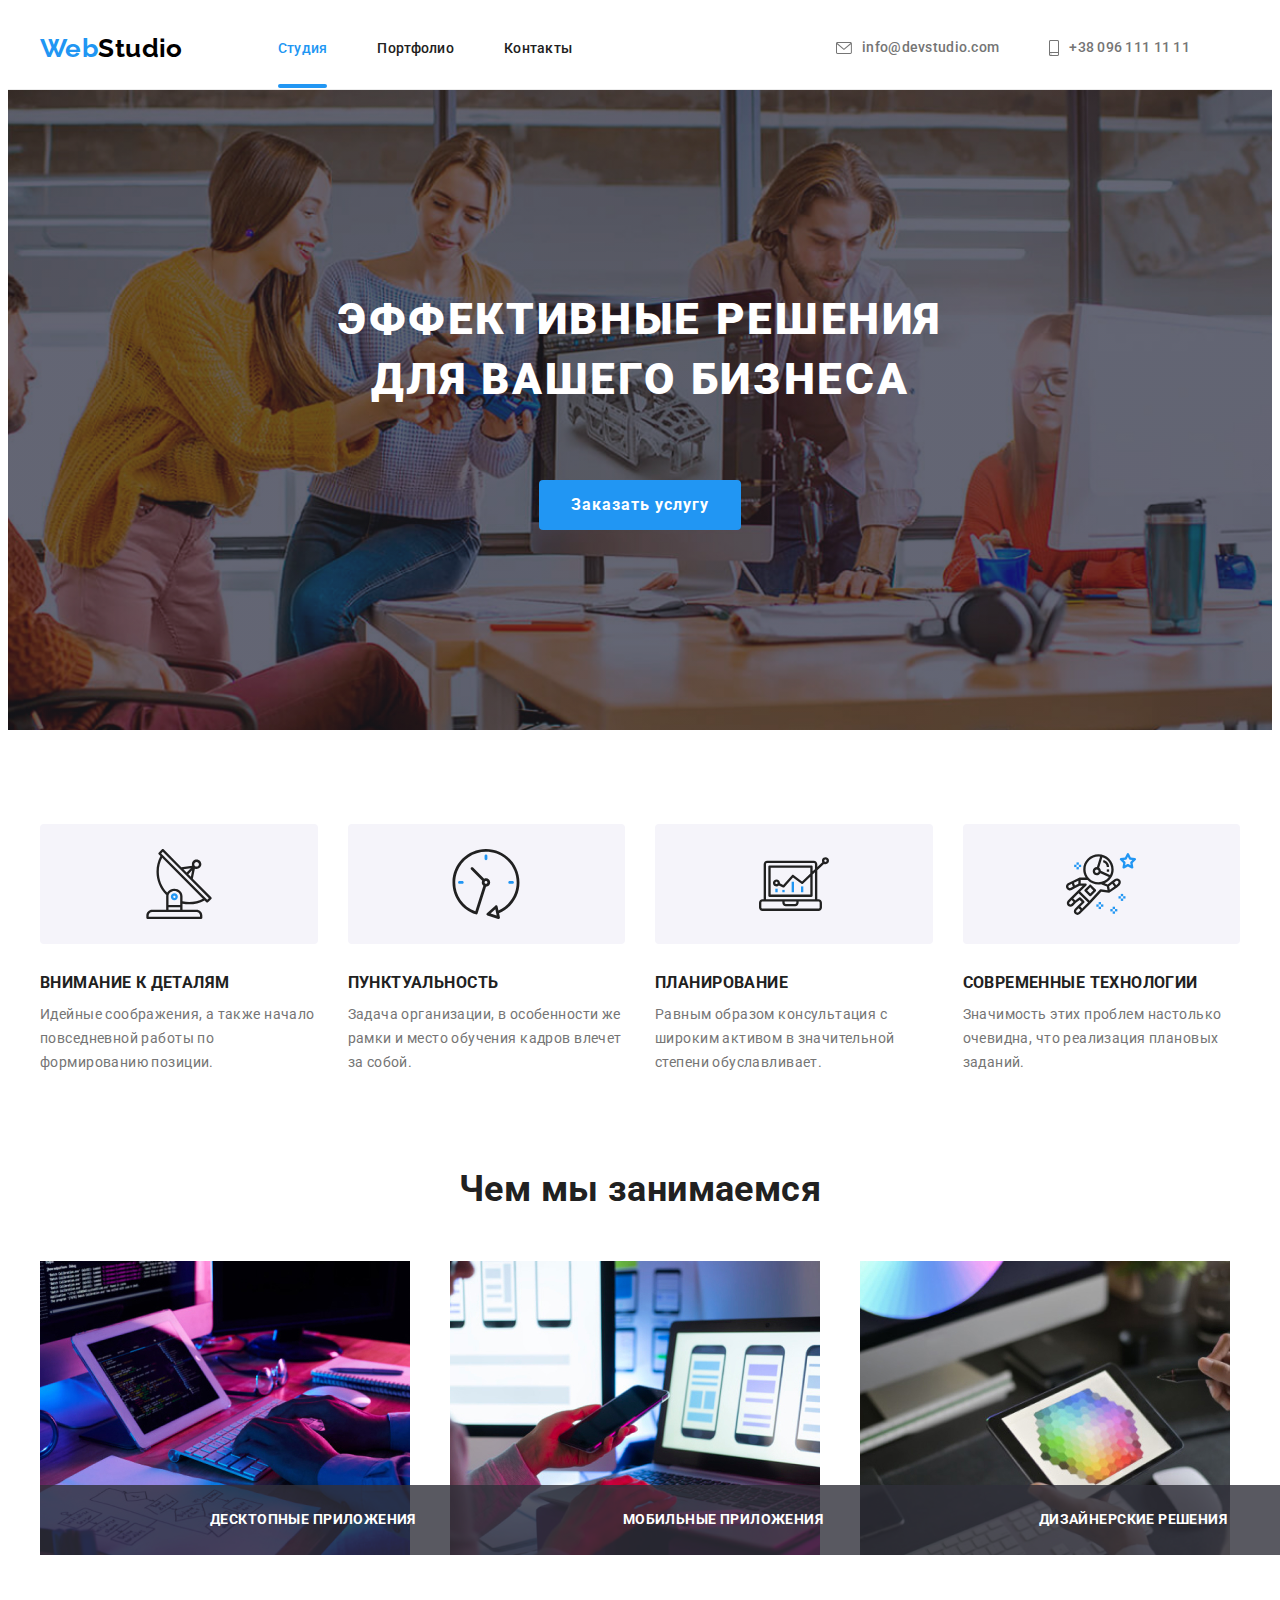
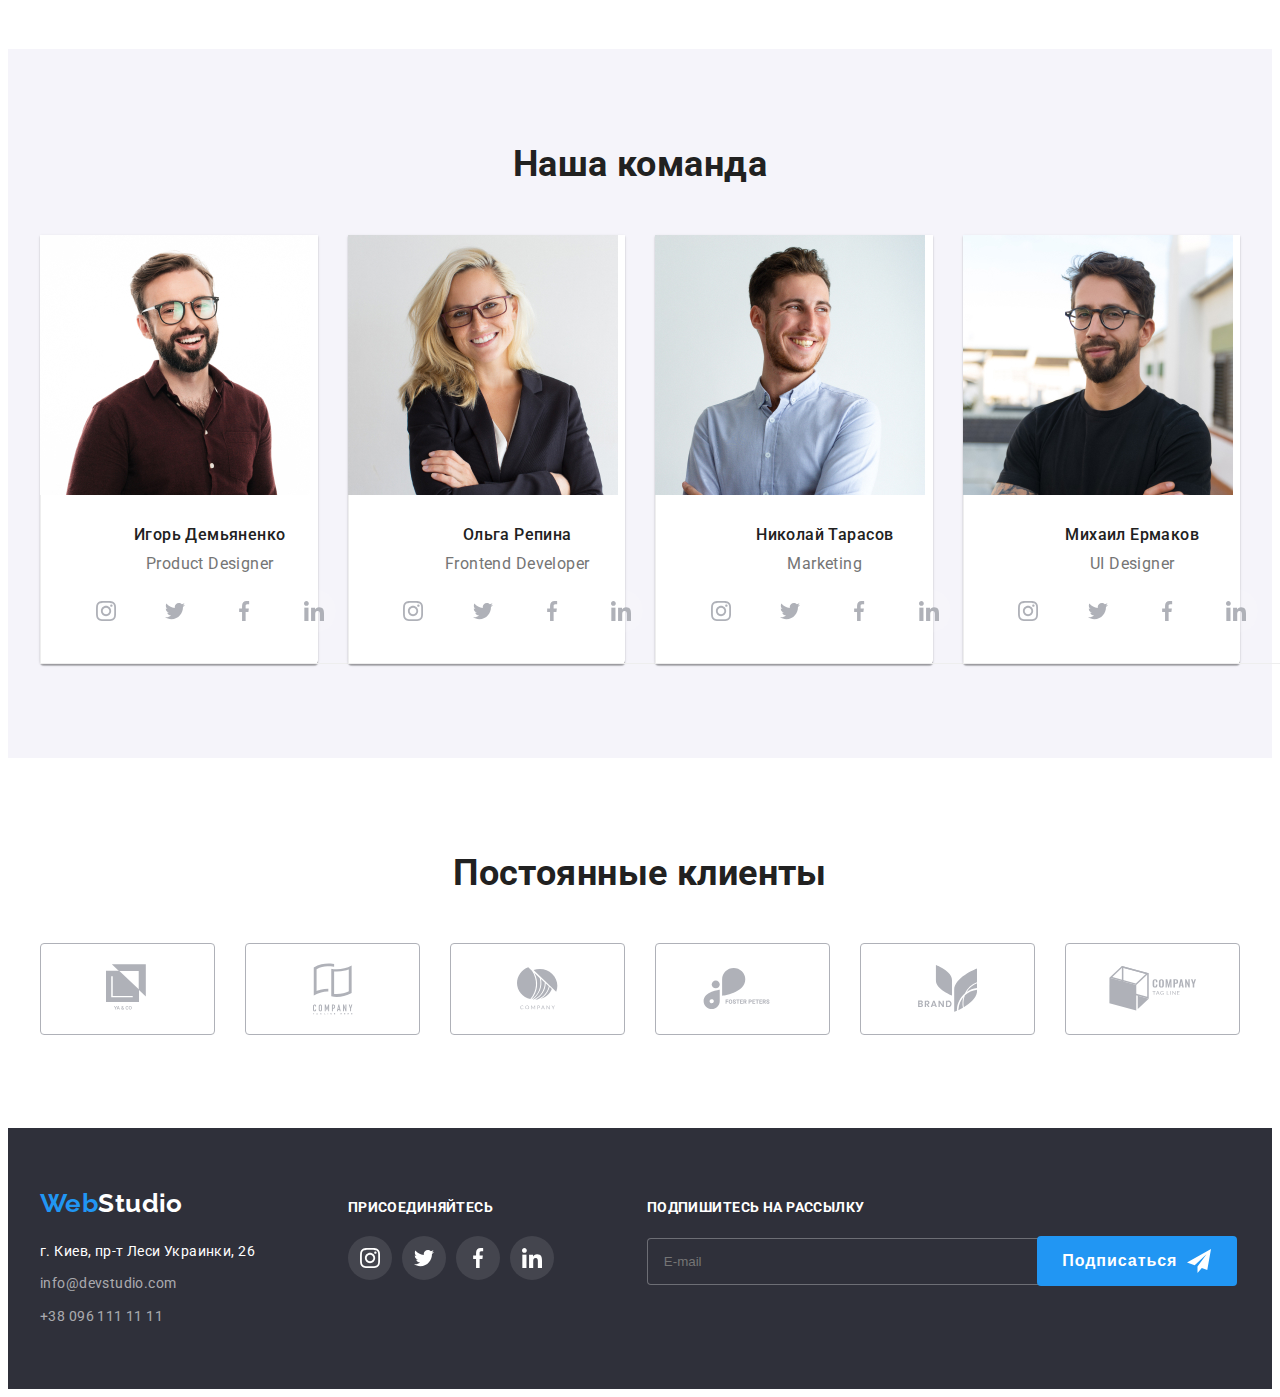
==== commit 3ab86ad8: "РЕЛОАД 2" ====
--- a/index.html
+++ b/index.html
@@ -213,27 +213,57 @@
           <h3 class="section-title">Чем мы занимаемся</h3>
           <ul class="list-nonstyle passion__list">
             <li class="passion__item">
-              <img
-                src="./images/markup.jpg"
-                alt="выполняет работу за клавиатурой"
-                width="370"
-              />
+              <picture>
+                <source
+                  media="(min-width: 1200px)"
+                  srcset="
+                    ./images/desktop/passion/markup@1x.jpg 1x,
+                    ./images/desktop/passion/markup@2x.jpg 2x
+                  "
+                />
+                <img
+                  src="./images/desktop/passion/markup@1x.jpg"
+                  alt="выполняет работу за клавиатурой"
+                  max-width="100%"
+                  height="auto"
+                />
+              </picture>
               <p class="passion__overlay">Десктопные приложения</p>
             </li>
             <li class="passion__item">
-              <img
-                src="./images/design.jpg"
-                alt="Просматривают макеты на телефоне"
-                width="370"
-              />
+              <picture>
+                <source
+                  media="(min-width: 1200px)"
+                  srcset="
+                    ./images/desktop/passion/design@1x.jpg 1x,
+                    ./images/desktop/passion/design@2x.jpg 2x
+                  "
+                />
+                <img
+                  src="./images/desktop/passion/design@1x.jpg"
+                  alt="Просматривают макеты на телефоне"
+                  max-width="100%"
+                  height="auto"
+                />
+              </picture>
               <p class="passion__overlay">Мобильные приложения</p>
             </li>
             <li class="passion__item">
-              <img
-                src="./images/palette.jpg"
-                alt="цветовой спектр в виде сот на планшете"
-                width="370"
-              />
+              <picture>
+                <source
+                  media="(min-width: 1200px)"
+                  srcset="
+                    ./images/desktop/passion/palette@1x.jpg 1x,
+                    ./images/desktop/passion/palette@2x.jpg 2x
+                  "
+                />
+                <img
+                  src="./images/desktop/passion/palette@1x.jpg"
+                  alt="цветовой спектр в виде сот на планшете"
+                  max-width="100%"
+                  height="auto"
+                />
+              </picture>
               <p class="passion__overlay">Дизайнерские решения</p>
             </li>
           </ul>
@@ -273,6 +303,8 @@
                 <img
                   src="./images/mobile/team/igor@1x.jpg"
                   alt="Игорь Демьяненко"
+                  max-width="100%"
+                  height="auto"
                 />
               </picture>
 
@@ -338,6 +370,8 @@
                 <img
                   src="./images/mobile/team/olga@1x.jpg"
                   alt="Ольга Репина"
+                  max-width="100%"
+                  height="auto"
                 />
               </picture>
 
@@ -403,6 +437,8 @@
                 <img
                   src="./images/mobile/team/nikolay@1x.jpg"
                   alt="Николай Тарасов"
+                  max-width="100%"
+                  height="auto"
                 />
               </picture>
 
@@ -468,6 +504,8 @@
                 <img
                   src="./images/mobile/team/mikhail@1x.jpg"
                   alt="Михаил Ермаков"
+                  max-width="100%"
+                  height="auto"
                 />
               </picture>
 
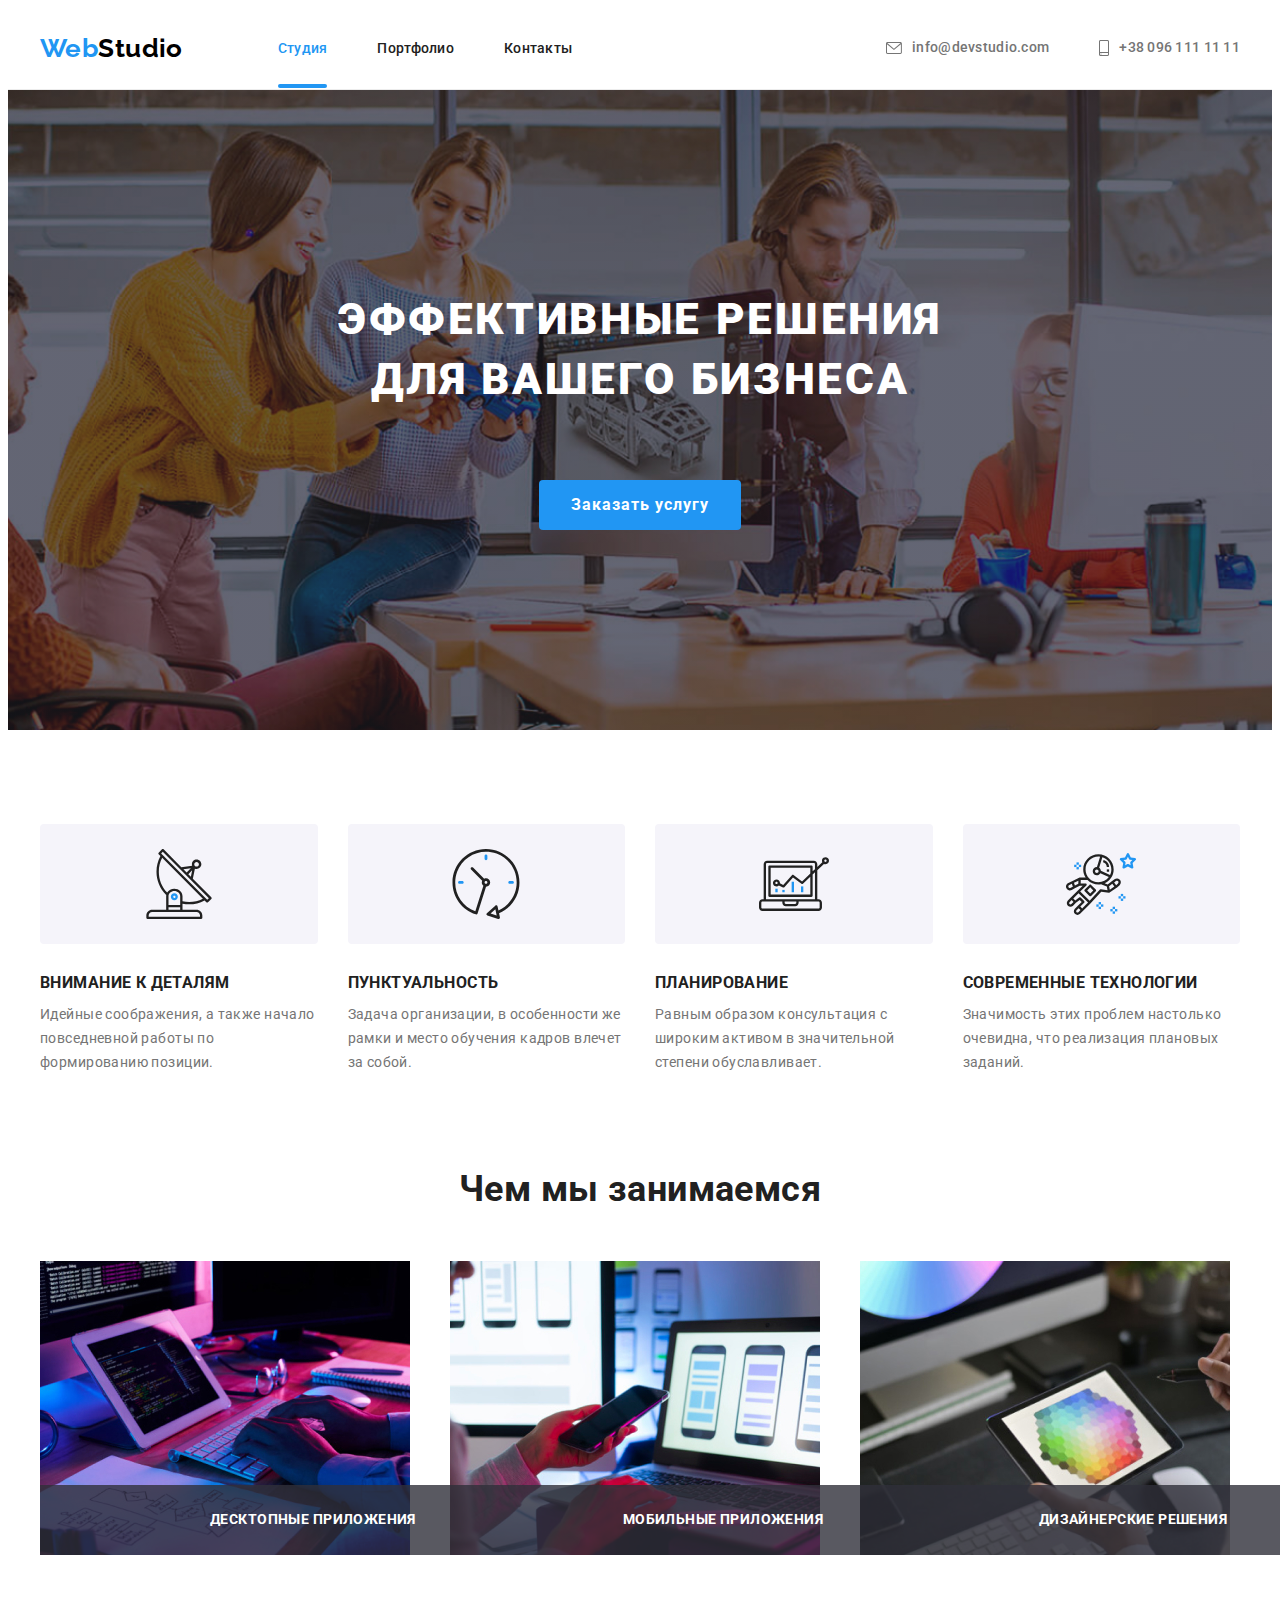
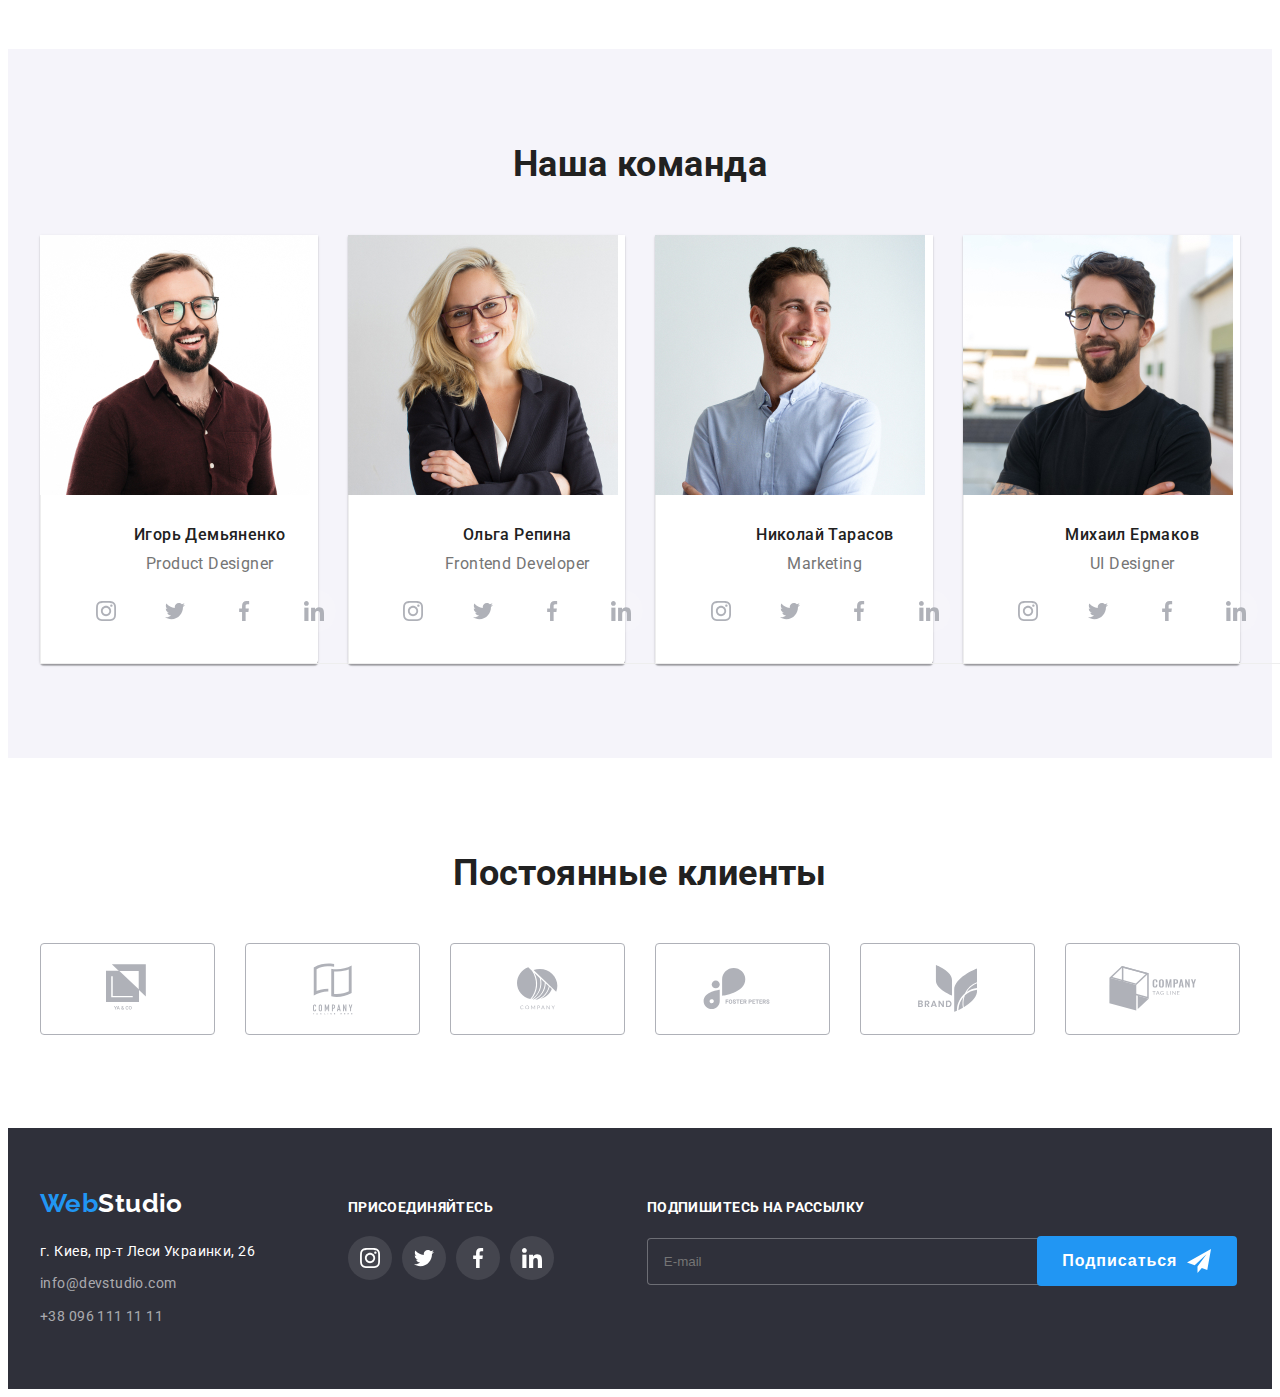
==== commit 4ddd1d0a: "РЕЛОАД 2" ====
--- a/index.html
+++ b/index.html
@@ -83,11 +83,7 @@
 
         <ul class="mobile-menu__list">
           <li class="mobile-menu__item list-nonstyle">
-            <a
-              href="./"
-              class="mobile-menu__link mobile-link_active link-nonstyle"
-              >Студия</a
-            >
+            <a href="./" class="link-nonstyle mobile-link_active">Студия</a>
           </li>
           <li class="mobile-menu__item list-nonstyle">
             <a href="./portfolio.html" class="mobile-menu__link link-nonstyle"
@@ -224,8 +220,6 @@
                 <img
                   src="./images/desktop/passion/markup@1x.jpg"
                   alt="выполняет работу за клавиатурой"
-                  max-width="100%"
-                  height="auto"
                 />
               </picture>
               <p class="passion__overlay">Десктопные приложения</p>
@@ -242,8 +236,6 @@
                 <img
                   src="./images/desktop/passion/design@1x.jpg"
                   alt="Просматривают макеты на телефоне"
-                  max-width="100%"
-                  height="auto"
                 />
               </picture>
               <p class="passion__overlay">Мобильные приложения</p>
@@ -260,8 +252,6 @@
                 <img
                   src="./images/desktop/passion/palette@1x.jpg"
                   alt="цветовой спектр в виде сот на планшете"
-                  max-width="100%"
-                  height="auto"
                 />
               </picture>
               <p class="passion__overlay">Дизайнерские решения</p>
@@ -303,8 +293,6 @@
                 <img
                   src="./images/mobile/team/igor@1x.jpg"
                   alt="Игорь Демьяненко"
-                  max-width="100%"
-                  height="auto"
                 />
               </picture>
 
--- a/css/main.min.css
+++ b/css/main.min.css
@@ -1,2 +1,2 @@
-:root{--accent-primary: #2196f3;--accent-secondary: #188ce8;--background-dark: #2f303a;--light-gray: #f5f4fa;--color-conten: #212121;--main-text: #757575;--border-color-header: #ececec;--border-color: #eeeeee;--icon-border-color: #afb1b8;--rgba-link: rgba(255, 255, 255, 0.6);--max-width: 1600px;--margin: 0 auto;--transition-property: cubic-bezier(0.4, 0, 0.2, 1)}.visually-hidden{position:absolute !important;clip:rect(1px 1px 1px 1px);clip:rect(1px, 1px, 1px, 1px);padding:0 !important;border:0 !important;height:1px !important;width:1px !important;overflow:hidden}body{font-family:"Roboto",sans-serif;font-size:14px;font-weight:400;color:var(--main-text);letter-spacing:.03em}h1,h2,h3,h4,h5,h6,p{margin:0}ol,ul{margin:0;padding:0}img{display:block}.link-nonstyle{text-decoration:none}.list-nonstyle{list-style:none}.container{padding-left:15px;padding-right:15px}@media screen and (min-width: 320px){.container{margin:0 auto;width:480px}}@media screen and (min-width: 768px){.container{width:768px}.header .container{display:flex;align-items:center}.footer .container{display:flex;justify-content:center;align-items:baseline;flex-wrap:wrap}}@media screen and (min-width: 1200px){.container{width:1200px}.footer .container{justify-content:flex-start;flex-wrap:nowrap;padding-top:0px;padding-bottom:0px}}.section{padding-top:60px;padding-bottom:60px;margin:var(--margin)}.section-title{color:var(--color-conten);font-weight:700;font-size:36px;line-height:1.17;text-align:center;margin-bottom:50px}.section-hero{padding-top:118px;padding-bottom:118px;margin:var(--margin)}.section-advantage{padding-top:60px;padding-bottom:60px;margin:var(--margin)}.section-team{padding-top:60px;padding-bottom:60px;margin:var(--margin)}.section-footer{padding-top:60px;padding-bottom:60px;margin:var(--margin)}@media screen and (min-width: 320px){.section-hero,.section-team,.section-footer{min-width:480px}}@media screen and (min-width: 1200px){.section{padding-top:94px;padding-bottom:94px}.section-hero{padding-top:200px;padding-bottom:200px}.section-advantage{padding-top:94px;padding-bottom:0px}.section-team{padding-top:94px;padding-bottom:94px}}.element{display:flex;justify-content:center;align-items:center;border-radius:4px;margin-bottom:30px;background-color:var(--light-gray);width:100%;height:120px}.social{display:flex;justify-content:center;margin-top:16px}.social-link{display:flex;justify-content:center;align-items:center;width:44px;height:44px;border-radius:50% 50%;background-color:rgba(255,255,255,0.1);transition:background-color 250ms var(--transition-property)}.social-link:hover,.social-link:focus{background-color:var(--accent-primary)}.social__icon{fill:var(--icon-border-color);transition:fill 250ms var(--transition-property)}.social-link:hover .social__icon,.social-link:focus .social__icon{fill:#fff}.footer__social-title{color:#fff;font-size:14px;line-height:1.14;text-transform:uppercase}.footer__social-list{display:flex;margin-top:20px}.footer__social-item:not(:last-child){margin-right:10px}.footer__social-icon{fill:#fff}.social-link:hover .footer__social-icon,.social-link:focus .footer__social-icon{fill:#fff}@media screen and (min-width: 320px){.footer__social{margin-top:60px;margin-bottom:60px}.footer__social-list{justify-content:center}.footer__social-title{text-align:center}}@media screen and (min-width: 1200px){.social{justify-content:space-around}.footer__social{margin-left:70px;margin-top:0px;margin-bottom:0px}.footer__social-title{text-align:left}}.logo{color:#000;font-family:'Raleway', sans-serif;font-weight:700;font-size:26px;line-height:1.19;padding-top:16px;padding-bottom:16px}.logo__dark{color:#000}.logo__decor{color:var(--accent-primary)}.logo__light{color:#fff}.footer__address .logo{margin-right:0px}@media screen and (min-width: 320px){.logo{margin-right:88px}}@media screen and (min-width: 768px){.logo{padding-top:25px;padding-bottom:25px}}@media screen and (min-width: 1200px){.logo{margin-right:95px}.footer__address .logo{margin-right:95px}}.navigation__link::after,.navigation__link:hover::after,.navigation__link:focus::after{content:'';position:absolute;left:0;bottom:0;display:inline-block;width:100%;height:4px;border-radius:2px}.navigation{display:flex;align-items:center}.navigation__list{display:flex}.navigation__item:not(:last-child){margin-right:50px}.navigation__link{position:relative;font-weight:500;line-height:1.14;letter-spacing:0.02em;padding-top:32px;padding-bottom:32px;color:var(--color-conten);transition:color 250ms var(--transition-property)}.navigation__link:hover,.navigation__link:focus{color:var(--accent-primary)}.navigation__link::after{background-color:var(--accent-primary);transition:transform 250ms var(--transition-property);transform:scaleX(0)}.navigation__link:hover::after,.navigation__link:focus::after{background-color:var(--accent-primary);transform:scaleX(1)}@media screen and (max-width: 768px){.navigation__list{display:none}}@media screen and (min-width: 320px){.navigation{justify-content:space-between}}@media screen and (min-width: 768px){.navigation__list.contact{flex-direction:column;align-items:flex-start}}@media screen and (min-width: 1200px){.navigation__list.contact{flex-direction:row;align-items:center;justify-content:center}}.contact{margin-left:auto}.contact__link{color:var(--main-text);fill:var(--main-text);font-weight:500;line-height:1.14;letter-spacing:0.02em;display:flex;justify-content:center;align-items:center;transition:color 250ms var(--transition-property),fill 250ms var(--transition-property)}.contact__link:hover,.contact__link:focus{color:var(--accent-primary)}.contact__icon-mail,.contact__icon-tell{margin-right:10px}.contact__link:hover .contact__icon-mail,.contact__link:focus .contact__icon-mail,.contact__link:hover .contact__icon-tell,.contact__link:focus .contact__icon-tell{fill:var(--accent-primary)}@media screen and (min-width: 768px){.contact__link{padding-top:5px;padding-bottom:5px}}@media screen and (min-width: 1200px){.contact__item{margin-right:50px}}.backdrop{position:fixed;top:0;left:0;width:100%;height:100%;background-color:rgba(0,0,0,0.2);transition:opacity 250ms var(--transition-property),visibility 250ms var(--transition-property)}.is-hidden{opacity:0;visibility:hidden;pointer-events:none}.button_close{position:absolute;top:14px;right:14px;width:30px;height:30px;border-radius:50%;cursor:pointer;background-color:#fff;border:1px solid var(--icon-border-color)}.button__icon_close{position:absolute;top:50%;left:50%;transform:translate(-50%, -50%);transition:fill 250ms var(--transition-property)}.button__icon_close:hover,.button__icon_close:focus{fill:var(--accent-primary)}.modal{position:absolute;top:50%;left:50%;transform:translate(-50%, -50%);width:450px;height:609px;background-color:#fff;border-radius:4px;box-shadow:0px 1px 3px rgba(0,0,0,0.12),0px 1px 1px rgba(0,0,0,0.14),0px 2px 1px rgba(0,0,0,0.2)}.modal__form{display:flex;flex-direction:column;padding:40px}.modal__title{margin-bottom:12px;font-size:20px;line-height:1.15;text-align:center;color:var(--color-conten)}.modal__field{font-size:12px;line-height:1.17;letter-spacing:0.01em}.modal__field:not(:nth-child(5)){margin-bottom:10px}.modal__wrapper{position:relative;display:block;margin-top:4px}.modal__input{width:100%;height:40px;padding-left:42px;border:1px solid rgba(33,33,33,0.2);border-radius:4px;transition:border-color 250ms var(--transition-property)}.modal__input:focus{outline:none;border-color:var(--accent-primary)}.modal__input:focus+.modal-icon{fill:var(--accent-primary)}.modal__textarea{padding:16px 12px;margin-top:4px;width:100%;height:120px;resize:none;border:1px solid rgba(33,33,33,0.2);border-radius:4px}.modal__textarea:focus{outline:none;border-color:var(--accent-primary)}.modal__textarea::placeholder{font-size:12px;line-height:1.17;letter-spacing:0.01em;color:rgba(117,117,117,0.5)}.modal__icon{position:absolute;top:50%;left:12px;transform:translateY(-50%);transition:fill 250ms var(--transition-property)}.label-checkbox{display:flex;justify-content:center;align-items:center;margin-top:20px;margin-bottom:30px}.label-checkbox__terms-link{display:flex;align-items:center;font-size:12px;line-height:1.17;letter-spacing:0.03em;cursor:pointer;transition:background-image 250ms var(--transition-property)}.label-checkbox__terms-link::before{content:'';display:block;width:15px;height:16px;margin-right:8px;border:1px solid #000;border-radius:2px}.label-checkbox__term:checked+.label-checkbox__terms-link::before{border-color:transparent;background-image:url(../images/icon_check.svg);background-origin:border-box;background-position:center}.label-checkbox__term:focus+.label-checkbox__terms-link::before{border-color:var(--accent-primary)}.label-checkbox__link{color:var(--accent-primary);text-decoration-line:underline}.modal__submit-btn{align-self:center;min-width:200px;padding-top:10px;padding-bottom:10px;font-size:16px;line-height:1.88;letter-spacing:0.06em;border-radius:4px;border:transparent;cursor:pointer;color:#fff;background-color:var(--accent-primary);transition:background-color 250ms var(--transition-property)}.modal__submit-btn:hover,.modal__submit-btn:focus{background-color:var(--accent-secondary)}@media screen and (min-width: 1200px){.modal{width:528px;height:581px}.label-checkbox__terms-link{font-size:14px;line-height:1.71}}.filter-nav{display:flex;margin-bottom:50px}.filter-nav__item:not(:last-child){margin-right:8px}.filter-nav__btn{color:var(--color-conten);background-color:var(--light-gray);cursor:pointer;min-width:73px;padding:6px 22px;border-radius:4px;border:transparent;transition:color 250ms var(--transition-property),background-color 250ms var(--transition-property),box-shadow 250ms var(--transition-property)}.filter-nav__btn:hover,.filter-nav__btn:focus{background-color:var(--accent-primary);color:#fff;box-shadow:0px 3px 1px rgba(0,0,0,0.1),0px 1px 2px rgba(0,0,0,0.08),0px 2px 2px rgba(0,0,0,0.12)}@media screen and (min-width: 320px){.filter-nav{flex-wrap:wrap;justify-content:flex-start}.filter-nav__item:not(:last-child){margin-bottom:8px}.filter-nav__item .filter-nav__btn{font-weight:500;font-size:16px;line-height:1.63}}@media screen and (min-width: 768px){.filter-nav{flex-wrap:nowrap;justify-content:center}}.active-link{color:var(--accent-primary)}.active-link::after{position:absolute;left:0;bottom:0;content:'';display:inline-block;width:100%;height:4px;border-radius:2px;background-color:var(--accent-primary);transform:scaleX(1)}.mobile-link_active:active{color:var(--accent-primary)}.collection__list{display:flex;flex-wrap:wrap}.collection__item{margin-bottom:30px}.collection__item:hover{box-shadow:0px 1px 1px rgba(0,0,0,0.12),0px 4px 4px rgba(0,0,0,0.06),1px 4px 6px rgba(0,0,0,0.16)}.collection__item-wraper{position:relative;overflow:hidden}.collection__link{color:var(--main-text)}.collection__link:hover .overlay,.collection__link:focus .overlay{transform:translateY(0)}.collection__inner{padding:20px 24px;border-right:solid 1px;border-bottom:solid 1px;border-left:solid 1px;border-color:var(--border-color)}.collection__title{color:var(--color-conten);font-weight:700;font-size:18px;line-height:2;letter-spacing:.06em;margin-bottom:4px}.collection__rubric{font-size:16px;line-height:1.88}@media screen and (min-width: 480px){.collection__item{width:450px}}@media screen and (min-width: 768px){.collection__list{margin-top:-30px;margin-left:-30px}.collection__item{flex-basis:calc((100% - 2 * 30px) / 2);margin-top:30px;margin-left:30px}}@media screen and (min-width: 1200px){.collection__item{flex-basis:calc((100% - 3 * 30px) / 3)}}.overlay{position:absolute;top:0;left:0;height:100%;padding:64px 23px;background-color:rgba(33,150,243,0.9);color:#fff;font-size:18px;line-height:1.55;transform:translateY(105%);transition:transform 250ms var(--transition-property)}.mobile-menu{position:fixed;top:0;left:50%;width:100vw;z-index:2;padding:48px 40px;font-weight:500;line-height:1.18;letter-spacing:0.02em;background-color:#fff;box-shadow:0px 1px 3px rgba(0,0,0,0.12),0px 1px 1px rgba(0,0,0,0.14),0px 2px 1px rgba(0,0,0,0.2);border-radius:4px;opacity:0;visibility:hidden;pointer-events:none;transform:translate(-50%);transition:opacity 250ms var(--transition-property),visibility 250ms var(--transition-property)}.mobile-menu.is-open{opacity:1;visibility:visible;pointer-events:auto}.mobile-menu__list{font-size:40px}.mobile-menu__item:not(:last-child){margin-bottom:32px}.mobile-menu__link{color:var(--color-conten);transition:color 250ms var(--transition-property)}.mobile-menu__link:hover,.mobile-menu__link:focus{color:var(--accent-primary)}.mobile-menu__btn{position:absolute;top:10px;right:15px;background-color:transparent;border:transparent;cursor:pointer;transition:fill 250ms var(--transition-property)}.mobile-menu__btn:hover,.mobile-menu__btn:focus{fill:var(--accent-primary)}.mobile-menu__contakt-list{margin-top:300px}.mobile-menu__contakt-item{font-size:24px;line-height:1.17}.mobile-menu__contakt-link{display:block;color:var(--color-conten);font-size:34px;margin-bottom:32px;transition:color 250ms var(--transition-property)}.mobile-menu__contakt-link:hover,.mobile-menu__contakt-link:focus{color:var(--accent-primary)}.mobile-menu__social-list{display:flex;justify-content:space-around;margin-top:64px;font-size:18px;line-height:1.22}.mobile-menu__social-item{padding-right:10px}.mobile-menu__social-item:not(:last-child){border-right:1px solid rgba(33,33,33,0.2)}.mobile-menu__social-link{color:var(--accent-primary);transition:color 250ms var(--transition-property)}.mobile-menu__social-link:hover,.mobile-menu__social-link:focus{color:var(--accent-secondary)}@media screen and (min-width: 768px){.mobile-menu{display:none}}.header{border-bottom:solid 1px;border-color:var(--border-color-header);margin:var(--margin)}.burger-btn{background-color:transparent;border:transparent;transition:fill 250ms var(--transition-property)}.burger-btn:hover,.burger-btn:focus{fill:var(--accent-primary)}@media screen and (min-width: 767px){.burger-btn{display:none}}.hero{background-color:var(--background-dark);background-image:linear-gradient(rgba(47,48,58,0.4), rgba(47,48,58,0.4)),url(../images/mobile/bg-hero@1x.jpg);background-position:center;background-size:cover;background-repeat:no-repeat}@media (min-device-pixel-ratio: 2), (min-resolution: 192dpi), (min-resolution: 2dppx){.hero{background-image:linear-gradient(rgba(47,48,58,0.4), rgba(47,48,58,0.4)),url(../images/mobile/bg-hero@2x.jpg)}}.hero-title{color:#fff;width:360px;height:84px;margin:0 auto;font-weight:900;letter-spacing:.06em;font-size:26px;line-height:1.62;text-align:center;text-transform:uppercase}.btn-hero{display:block;min-width:200px;margin:30px auto 0px;padding:10px 32px;border-radius:4px;border:transparent;font-family:inherit;font-weight:700;font-size:16px;line-height:1.88;letter-spacing:0.06em;cursor:pointer;background-color:var(--accent-primary);color:#fff;transition:color 250ms var(--transition-property),background-color 250ms var(--transition-property)}.btn-hero:hover,.btn-hero:focus{background-color:var(--accent-secondary);color:#fff}@media screen and (min-width: 768px){.hero{background-color:var(--background-dark);background-image:linear-gradient(rgba(47,48,58,0.4), rgba(47,48,58,0.4)),url(../images/tablet/bg-hero@1x.jpg)}}@media screen and (min-width: 768px) and (min-device-pixel-ratio: 2), screen and (min-width: 768px) and (min-resolution: 192dpi), screen and (min-width: 768px) and (min-resolution: 2dppx){.hero{background-image:linear-gradient(rgba(47,48,58,0.4), rgba(47,48,58,0.4)),url(../images/tablet/bg-hero@2x.jpg)}}@media screen and (min-width: 1200px){.hero{background-color:var(--background-dark);background-image:linear-gradient(rgba(47,48,58,0.4), rgba(47,48,58,0.4)),url(../images/desktop/bg-hero@1x.jpg)}}@media screen and (min-width: 1200px) and (min-device-pixel-ratio: 2), screen and (min-width: 1200px) and (min-resolution: 192dpi), screen and (min-width: 1200px) and (min-resolution: 2dppx){.hero{background-image:linear-gradient(rgba(47,48,58,0.4), rgba(47,48,58,0.4)),url(../images/desktop/bg-hero@2x.jpg)}}@media screen and (min-width: 1200px){.hero-title{width:700px;height:160px;font-size:44px;line-height:1.36}}.advantage__title{color:var(--color-conten);font-weight:700;line-height:1.14;text-transform:uppercase;text-align:center;margin-bottom:10px}.advantage__rubric{font-weight:400;line-height:1.71}@media screen and (min-width: 480px){.advantage__item:not(:last-child){margin-bottom:30px}}@media screen and (min-width: 768px){.advantage__title{text-align:left}.advantage__list{display:flex;flex-wrap:wrap;margin-top:-30px;margin-left:-30px}.advantage__item{flex-basis:calc((100% - 2 * 30px) / 2);margin-top:30px;margin-left:30px}.advantage__item:not(:last-child){margin-bottom:0px}}@media screen and (min-width: 1200px){.advantage__list{flex-wrap:nowrap;margin-top:0px;margin-left:0px}.advantage__item{width:270px;flex-basis:calc(100% - 4 * 30px);margin-top:0px;margin-left:0px}.advantage__item:not(:last-child){margin-right:30px}}.passion__list{display:flex;flex-wrap:wrap;margin-left:-30px}.passion__item{position:relative;margin-left:30px;flex-basis:calc(100% / 3 - 30px)}.passion__overlay{position:absolute;left:0;bottom:0;width:100%;font-weight:700;line-height:1.14;text-align:center;text-transform:uppercase;padding:27px 82px 27px 83px;color:#fff;background-color:rgba(47,48,58,0.8)}@media screen and (max-width: 1199px){.passion,.passion__list,.passion__list .section-title{display:none}}.team{background-color:var(--light-gray)}.team__list{display:flex;flex-wrap:wrap}.team__item{border-bottom-left-radius:4px;border-bottom-right-radius:4px;box-shadow:0px 1px 3px rgba(0,0,0,0.12),0px 1px 1px rgba(0,0,0,0.14),0px 2px 1px rgba(0,0,0,0.2);background-color:#fff}.team__inner{width:100%;padding:30px 30px;text-align:center;border-right:solid 1px;border-bottom:solid 1px;border-left:solid 1px;border-color:var(--border-color)}.team__name{color:var(--color-conten);font-weight:500;margin-bottom:10px}.team__name,.team__function{font-size:16px;line-height:1.19}@media screen and (min-width: 320px){.team__item{width:450px}.team__item:not(:last-child){margin-bottom:30px}}@media screen and (min-width: 768px){.team__list{margin-top:-30px;margin-left:-30px}.team__item{flex-basis:calc((100% - 2 * 30px) / 2);margin-top:30px;margin-left:30px}.team__item:not(:last-child){margin-bottom:0px}}@media screen and (min-width: 1200px){.team__item{flex-basis:calc(100% / 4 - 30px)}}.clients__list{display:flex;justify-content:center}.clients__item{display:flex;justify-content:center;align-items:center;width:170px;height:90px}.clients__link{display:flex;justify-content:center;align-items:center;border:1px solid var(--icon-border-color);border-radius:4px;width:100%;height:100%;transition:border 250ms var(--transition-property)}.clients__link:hover,.clients__link:focus{border-color:var(--accent-primary)}.client__icon{fill:var(--icon-border-color);transition:fill 250ms var(--transition-property)}.clients__link:hover .client__icon,.clients__link:focus .client__icon{fill:var(--accent-primary)}@media screen and (min-width: 320px){.clients__list{display:flex;flex-wrap:wrap;margin-top:-30px;margin-left:-30px}.clients__item{flex-basis:calc((100% - 2 * 30px) / 2);margin-top:30px;margin-left:30px}}@media screen and (min-width: 768px){.clients__item{flex-basis:calc((100% - 3 * 30px) / 3)}}@media screen and (min-width: 1200px){.clients__list{flex-wrap:nowrap;margin-top:0px;margin-left:-30px}.clients__item{flex-basis:calc((100% - 6 * 30px) / 1);margin-top:0px;margin-left:30px}}.footer__address{font-style:normal;line-height:1.7}.footer__descr{color:#fff}.footer__list{margin-top:20px}.footer__item:not(:last-child){margin-bottom:9px}.footer__link{color:var(--rgba-link)}.footer-form__description{display:inline-block;font-weight:700;font-size:14px;line-height:1.14;letter-spacing:0.03em;text-transform:uppercase;color:#fff;margin-bottom:20px}.footer-form__input{padding-top:15px;padding-bottom:15px;padding-left:16px;color:#fff;background-color:var(--background-dark);border:1px solid rgba(255,255,255,0.3);border-radius:4px;transition:border-color 250ms var(--transition-property)}.footer-form__input:focus{outline:none;border-color:var(--accent-primary)}.footer-form__btn{display:flex;justify-content:center;align-items:center;min-width:200px;padding-top:10px;padding-bottom:10px;font-weight:700;letter-spacing:.06em;font-size:16px;line-height:1.9;cursor:pointer;border-radius:4px;border:transparent;background-color:var(--accent-primary);color:#fff;transition:background-color 250ms var(--transition-property)}.footer-form__btn:hover,.footer-form__btn:focus{background-color:var(--accent-secondary)}.footer-form__icon{fill:#fff;margin-left:10px}@media screen and (min-width: 320px){.footer{background-color:var(--background-dark)}.footer__address{text-align:center}.footer-form{text-align:center}.footer-form__container{display:flex;flex-direction:column;justify-content:center}.footer-form__input{width:100%;margin-bottom:20px}.footer-form__btn{align-self:center}}@media screen and (min-width: 768px){.footer__address{margin-right:165px}.footer-form{margin-top:60px;width:450px}}@media screen and (min-width: 1200px){.footer__address{text-align:left;margin-right:0px}.footer-form{text-align:left;margin-top:0px;margin-left:93px}.footer-form__container{flex-direction:row;justify-content:flex-start;align-items:center}.footer-form__input{min-width:358px;margin-bottom:0px}.footer-form__btn{margin-left:12px}}
+:root{--accent-primary: #2196f3;--accent-secondary: #188ce8;--background-dark: #2f303a;--light-gray: #f5f4fa;--color-conten: #212121;--main-text: #757575;--border-color-header: #ececec;--border-color: #eeeeee;--icon-border-color: #afb1b8;--rgba-link: rgba(255, 255, 255, 0.6);--max-width: 1600px;--margin: 0 auto;--transition-property: cubic-bezier(0.4, 0, 0.2, 1)}.visually-hidden{position:absolute !important;clip:rect(1px 1px 1px 1px);clip:rect(1px, 1px, 1px, 1px);padding:0 !important;border:0 !important;height:1px !important;width:1px !important;overflow:hidden}body{font-family:"Roboto",sans-serif;font-size:14px;font-weight:400;color:var(--main-text);letter-spacing:.03em}h1,h2,h3,h4,h5,h6,p{margin:0}ol,ul{margin:0;padding:0}img{display:block}.link-nonstyle{text-decoration:none}.list-nonstyle{list-style:none}.container{margin:0 auto;padding-left:15px;padding-right:15px}@media screen and (min-width: 480px){.container{width:480px}}@media screen and (min-width: 768px){.container{width:768px}.header .container{display:flex;align-items:center}.footer .container{display:flex;justify-content:center;align-items:baseline;flex-wrap:wrap}}@media screen and (min-width: 1200px){.container{width:1200px}.footer .container{justify-content:flex-start;flex-wrap:nowrap;padding-top:0px;padding-bottom:0px}}.section{padding-top:60px;padding-bottom:60px;margin:var(--margin)}.section-title{color:var(--color-conten);font-weight:700;font-size:36px;line-height:1.17;text-align:center;margin-bottom:50px}.section-hero{padding-top:118px;padding-bottom:118px;margin:var(--margin)}.section-advantage{padding-top:60px;padding-bottom:60px;margin:var(--margin)}.section-team{padding-top:60px;padding-bottom:60px;margin:var(--margin)}.section-footer{padding-top:60px;padding-bottom:60px;margin:var(--margin)}@media screen and (min-width: 480px){.section-hero,.section-team,.section-footer{min-width:480px}}@media screen and (min-width: 1200px){.section{padding-top:94px;padding-bottom:94px;max-width:var(--max-width)}.section-hero{padding-top:200px;padding-bottom:200px}.section-advantage{padding-top:94px;padding-bottom:0px}.section-team{padding-top:94px;padding-bottom:94px}}.element{display:flex;justify-content:center;align-items:center;border-radius:4px;margin-bottom:30px;background-color:var(--light-gray);width:100%;height:120px}.social{display:flex;justify-content:center;margin-top:16px}.social-link{display:flex;justify-content:center;align-items:center;width:44px;height:44px;border-radius:50% 50%;background-color:rgba(255,255,255,0.1);transition:background-color 250ms var(--transition-property)}.social-link:hover,.social-link:focus{background-color:var(--accent-primary)}.social__icon{fill:var(--icon-border-color);transition:fill 250ms var(--transition-property)}.social-link:hover .social__icon,.social-link:focus .social__icon{fill:#fff}.footer__social{margin-top:60px;margin-bottom:60px}.footer__social-title{color:#fff;font-size:14px;line-height:1.14;text-align:center;text-transform:uppercase}.footer__social-list{display:flex;justify-content:center;margin-top:20px}.footer__social-item:not(:last-child){margin-right:10px}.footer__social-icon{fill:#fff}.social-link:hover .footer__social-icon,.social-link:focus .footer__social-icon{fill:#fff}@media screen and (min-width: 1200px){.social{justify-content:space-around}.footer__social{margin-left:70px;margin-top:0px;margin-bottom:0px}.footer__social-title{text-align:left}}.logo{color:#000;font-family:'Raleway', sans-serif;font-weight:700;font-size:26px;line-height:1.19;padding-top:16px;padding-bottom:16px}.logo__dark{color:#000}.logo__decor{color:var(--accent-primary)}.logo__light{color:#fff}.footer__address .logo{margin-right:0px}@media screen and (min-width: 480px){.logo{margin-right:88px}}@media screen and (min-width: 768px){.logo{padding-top:25px;padding-bottom:25px}}@media screen and (min-width: 1200px){.logo{margin-right:95px}.footer__address .logo{margin-right:95px}}.navigation__link::after,.navigation__link:hover::after,.navigation__link:focus::after{content:'';position:absolute;left:0;bottom:0;display:inline-block;width:100%;height:4px;border-radius:2px}.navigation{display:flex;align-items:center;justify-content:space-between}.navigation__list{display:flex}.navigation__item:not(:last-child){margin-right:50px}.navigation__link{position:relative;font-weight:500;line-height:1.14;letter-spacing:0.02em;padding-top:32px;padding-bottom:32px;color:var(--color-conten);transition:color 250ms var(--transition-property)}.navigation__link:hover,.navigation__link:focus{color:var(--accent-primary)}.navigation__link::after{background-color:var(--accent-primary);transition:transform 250ms var(--transition-property);transform:scaleX(0)}.navigation__link:hover::after,.navigation__link:focus::after{background-color:var(--accent-primary);transform:scaleX(1)}@media screen and (max-width: 768px){.navigation__list{display:none}}@media screen and (min-width: 768px){.navigation__list.contact{flex-direction:column;align-items:flex-start}}@media screen and (min-width: 1200px){.navigation__list.contact{flex-direction:row;align-items:center;justify-content:center}}.contact{margin-left:auto}.contact__link{color:var(--main-text);fill:var(--main-text);font-weight:500;line-height:1.14;letter-spacing:0.02em;display:flex;justify-content:center;align-items:center;transition:color 250ms var(--transition-property),fill 250ms var(--transition-property)}.contact__link:hover,.contact__link:focus{color:var(--accent-primary)}.contact__icon-mail,.contact__icon-tell{margin-right:10px}.contact__link:hover .contact__icon-mail,.contact__link:focus .contact__icon-mail,.contact__link:hover .contact__icon-tell,.contact__link:focus .contact__icon-tell{fill:var(--accent-primary)}@media screen and (min-width: 768px){.contact__link{padding-top:5px;padding-bottom:5px}}@media screen and (min-width: 1200px){.contact__item:not(:last-child){margin-right:50px}}.backdrop{position:fixed;top:0;left:0;width:100%;height:100%;background-color:rgba(0,0,0,0.2);transition:opacity 250ms var(--transition-property),visibility 250ms var(--transition-property)}.is-hidden{opacity:0;visibility:hidden;pointer-events:none}.button_close{position:absolute;top:14px;right:14px;width:30px;height:30px;border-radius:50%;cursor:pointer;background-color:#fff;border:1px solid var(--icon-border-color)}.button__icon_close{position:absolute;top:50%;left:50%;transform:translate(-50%, -50%);transition:fill 250ms var(--transition-property)}.button__icon_close:hover,.button__icon_close:focus{fill:var(--accent-primary)}.modal{position:absolute;top:50%;left:50%;transform:translate(-50%, -50%);max-width:320px;height:609px;background-color:#fff;border-radius:4px;box-shadow:0px 1px 3px rgba(0,0,0,0.12),0px 1px 1px rgba(0,0,0,0.14),0px 2px 1px rgba(0,0,0,0.2)}.modal__form{display:flex;flex-direction:column;padding:40px}.modal__title{margin-bottom:12px;font-size:20px;line-height:1.15;text-align:center;color:var(--color-conten)}.modal__field{font-size:12px;line-height:1.17;letter-spacing:0.01em}.modal__field:not(:nth-child(5)){margin-bottom:10px}.modal__wrapper{position:relative;display:block;margin-top:4px}.modal__input{width:100%;height:40px;padding-left:42px;border:1px solid rgba(33,33,33,0.2);border-radius:4px;transition:border-color 250ms var(--transition-property)}.modal__input:focus{outline:none;border-color:var(--accent-primary)}.modal__input:focus+.modal-icon{fill:var(--accent-primary)}.modal__textarea{padding:16px 12px;margin-top:4px;width:100%;height:120px;resize:none;border:1px solid rgba(33,33,33,0.2);border-radius:4px}.modal__textarea:focus{outline:none;border-color:var(--accent-primary)}.modal__textarea::placeholder{font-size:12px;line-height:1.17;letter-spacing:0.01em;color:rgba(117,117,117,0.5)}.modal__icon{position:absolute;top:50%;left:12px;transform:translateY(-50%);transition:fill 250ms var(--transition-property)}.label-checkbox{display:flex;justify-content:center;align-items:center;margin-top:20px;margin-bottom:30px}.label-checkbox__terms-link{display:flex;align-items:center;font-size:12px;line-height:1.17;letter-spacing:0.03em;cursor:pointer;transition:background-image 250ms var(--transition-property)}.label-checkbox__terms-link::before{content:'';display:block;width:15px;height:16px;margin-right:8px;border:1px solid #000;border-radius:2px}.label-checkbox__term:checked+.label-checkbox__terms-link::before{border-color:transparent;background-image:url(../images/icon_check.svg);background-origin:border-box;background-position:center}.label-checkbox__term:focus+.label-checkbox__terms-link::before{border-color:var(--accent-primary)}.label-checkbox__link{color:var(--accent-primary);text-decoration-line:underline}.modal__submit-btn{align-self:center;min-width:200px;padding-top:10px;padding-bottom:10px;font-size:16px;line-height:1.88;letter-spacing:0.06em;border-radius:4px;border:transparent;cursor:pointer;color:#fff;background-color:var(--accent-primary);transition:background-color 250ms var(--transition-property)}.modal__submit-btn:hover,.modal__submit-btn:focus{background-color:var(--accent-secondary)}@media screen and (min-width: 480px){.modal{min-width:450px}.label-checkbox__link{flex-wrap:wrap}}@media screen and (min-width: 1200px){.modal{width:528px;height:581px}.label-checkbox__terms-link{font-size:14px;line-height:1.71}}.filter-nav{display:flex;flex-wrap:wrap;justify-content:flex-start;margin-bottom:50px}.filter-nav__item:not(:last-child){margin-right:8px;margin-bottom:8px}.filter-nav__btn{font-weight:500;font-size:16px;line-height:1.63;color:var(--color-conten);background-color:var(--light-gray);cursor:pointer;min-width:73px;padding:6px 22px;border-radius:4px;border:transparent;transition:color 250ms var(--transition-property),background-color 250ms var(--transition-property),box-shadow 250ms var(--transition-property)}.filter-nav__btn:hover,.filter-nav__btn:focus{background-color:var(--accent-primary);color:#fff;box-shadow:0px 3px 1px rgba(0,0,0,0.1),0px 1px 2px rgba(0,0,0,0.08),0px 2px 2px rgba(0,0,0,0.12)}@media screen and (min-width: 768px){.filter-nav{flex-wrap:nowrap;justify-content:center}}.active-link{color:var(--accent-primary)}.active-link::after{position:absolute;left:0;bottom:0;content:'';display:inline-block;width:100%;height:4px;border-radius:2px;background-color:var(--accent-primary);transform:scaleX(1)}.mobile-link_active{color:var(--accent-primary)}.collection__list{display:flex;flex-wrap:wrap}.collection__list img{max-width:100%}.collection__item{max-width:100%;margin-bottom:30px}.collection__item:hover{box-shadow:0px 1px 1px rgba(0,0,0,0.12),0px 4px 4px rgba(0,0,0,0.06),1px 4px 6px rgba(0,0,0,0.16)}.collection__item-wraper{position:relative;overflow:hidden}.collection__link{color:var(--main-text)}.collection__link:hover .overlay,.collection__link:focus .overlay{transform:translateY(0)}.collection__inner{padding:20px 24px;border-right:solid 1px;border-bottom:solid 1px;border-left:solid 1px;border-color:var(--border-color)}.collection__title{color:var(--color-conten);font-weight:700;font-size:18px;line-height:2;letter-spacing:.06em;margin-bottom:4px}.collection__rubric{font-size:16px;line-height:1.88}@media screen and (min-width: 768px){.collection__list{margin-top:-30px;margin-left:-30px}.collection__item{flex-basis:calc((100% - 2 * 30px) / 2);margin-top:30px;margin-left:30px}}@media screen and (min-width: 1200px){.collection__item{flex-basis:calc((100% - 3 * 30px) / 3)}}.overlay{position:absolute;top:0;left:0;height:100%;padding:64px 23px;background-color:rgba(33,150,243,0.9);color:#fff;font-size:18px;line-height:1.55;transform:translateY(105%);transition:transform 250ms var(--transition-property)}.mobile-menu{position:fixed;top:0;left:50%;width:100vw;height:100%w;z-index:2;padding:48px 40px;font-weight:500;line-height:1.18;letter-spacing:0.02em;background-color:#fff;box-shadow:0px 1px 3px rgba(0,0,0,0.12),0px 1px 1px rgba(0,0,0,0.14),0px 2px 1px rgba(0,0,0,0.2);border-radius:4px;opacity:0;visibility:hidden;pointer-events:none;transform:translate(-50%);transition:opacity 250ms var(--transition-property),visibility 250ms var(--transition-property)}.mobile-menu.is-open{opacity:1;visibility:visible;pointer-events:auto}.mobile-menu__list{font-size:40px}.mobile-menu__item:not(:last-child){margin-bottom:32px}.mobile-menu__link{color:var(--color-conten);transition:color 250ms var(--transition-property)}.mobile-menu__link:hover,.mobile-menu__link:focus{color:var(--accent-primary)}.mobile-menu__btn{position:absolute;top:10px;right:20px;background-color:transparent;border:transparent;cursor:pointer;transition:fill 250ms var(--transition-property)}.mobile-menu__btn:hover,.mobile-menu__btn:focus{fill:var(--accent-primary)}.mobile-menu__contakt-list{margin-top:200px}.mobile-menu__contakt-item{font-size:24px;line-height:1.17}.mobile-menu__contakt-link{display:block;color:var(--accent-primary);font-size:34px;margin-bottom:32px;transition:color 250ms var(--transition-property)}.mobile-menu__contakt-link:hover,.mobile-menu__contakt-link:focus{color:var(--accent-secondary)}.mobile-menu__social-list{display:flex;justify-content:center;margin-top:64px;font-size:18px;line-height:1.22}.mobile-menu__social-item{position:relative}.mobile-menu__social-item:not(:last-child){padding-right:2%;border-right:1px solid rgba(33,33,33,0.2)}.mobile-menu__social-item:not(:first-child){padding-left:2%;border-left:1px solid rgba(33,33,33,0.2)}.mobile-menu__social-link{max-width:100%;color:var(--accent-primary);transition:color 250ms var(--transition-property)}.mobile-menu__social-link:hover,.mobile-menu__social-link:focus{color:var(--accent-secondary)}@media screen and (min-width: 768px){.mobile-menu{display:none}}.header{border-bottom:solid 1px;border-color:var(--border-color-header);margin:var(--margin)}.burger-btn{background-color:transparent;border:transparent;transition:fill 250ms var(--transition-property)}.burger-btn:hover,.burger-btn:focus{fill:var(--accent-primary)}@media screen and (min-width: 767px){.burger-btn{display:none}}.hero{max-width:100%;background-color:var(--background-dark);background-image:linear-gradient(rgba(47,48,58,0.4), rgba(47,48,58,0.4)),url(../images/mobile/bg-hero@1x.jpg);background-position:center;background-size:cover;background-repeat:no-repeat}@media (min-device-pixel-ratio: 2), (min-resolution: 192dpi), (min-resolution: 2dppx){.hero{background-image:linear-gradient(rgba(47,48,58,0.4), rgba(47,48,58,0.4)),url(../images/mobile/bg-hero@2x.jpg)}}.hero-title{color:#fff;margin:0 auto;font-weight:900;letter-spacing:.06em;font-size:26px;line-height:1.62;text-align:center;text-transform:uppercase}.btn-hero{display:block;min-width:200px;margin:30px auto 0px;padding:10px 32px;border-radius:4px;border:transparent;font-family:inherit;font-weight:700;font-size:16px;line-height:1.88;letter-spacing:0.06em;cursor:pointer;background-color:var(--accent-primary);color:#fff;transition:color 250ms var(--transition-property),background-color 250ms var(--transition-property)}.btn-hero:hover,.btn-hero:focus{background-color:var(--accent-secondary);color:#fff}@media screen and (min-width: 768px){.hero{background-color:var(--background-dark);background-image:linear-gradient(rgba(47,48,58,0.4), rgba(47,48,58,0.4)),url(../images/tablet/bg-hero@1x.jpg)}}@media screen and (min-width: 768px) and (min-device-pixel-ratio: 2), screen and (min-width: 768px) and (min-resolution: 192dpi), screen and (min-width: 768px) and (min-resolution: 2dppx){.hero{background-image:linear-gradient(rgba(47,48,58,0.4), rgba(47,48,58,0.4)),url(../images/tablet/bg-hero@2x.jpg)}}@media screen and (min-width: 768px){.hero-title{width:360px;height:84px}}@media screen and (min-width: 1200px){.hero{max-width:var(--max-width);background-color:var(--background-dark);background-image:linear-gradient(rgba(47,48,58,0.4), rgba(47,48,58,0.4)),url(../images/desktop/bg-hero@1x.jpg)}}@media screen and (min-width: 1200px) and (min-device-pixel-ratio: 2), screen and (min-width: 1200px) and (min-resolution: 192dpi), screen and (min-width: 1200px) and (min-resolution: 2dppx){.hero{background-image:linear-gradient(rgba(47,48,58,0.4), rgba(47,48,58,0.4)),url(../images/desktop/bg-hero@2x.jpg)}}@media screen and (min-width: 1200px){.hero-title{width:700px;height:160px;font-size:44px;line-height:1.36}}.advantage__title{color:var(--color-conten);font-weight:700;line-height:1.14;text-transform:uppercase;text-align:center;margin-bottom:10px}.advantage__rubric{font-weight:400;line-height:1.71}@media screen and (min-width: 480px){.advantage__item:not(:last-child){margin-bottom:30px}}@media screen and (min-width: 768px){.advantage__title{text-align:left}.advantage__list{display:flex;flex-wrap:wrap;margin-top:-30px;margin-left:-30px}.advantage__item{flex-basis:calc((100% - 2 * 30px) / 2);margin-top:30px;margin-left:30px}.advantage__item:not(:last-child){margin-bottom:0px}}@media screen and (min-width: 1200px){.advantage__list{flex-wrap:nowrap;margin-top:0px;margin-left:0px}.advantage__item{width:270px;flex-basis:calc(100% - 4 * 30px);margin-top:0px;margin-left:0px}.advantage__item:not(:last-child){margin-right:30px}}.passion__list{display:flex;flex-wrap:wrap;margin-left:-30px}.passion__item{position:relative;margin-left:30px;flex-basis:calc(100% / 3 - 30px)}.passion__overlay{position:absolute;left:0;bottom:0;width:100%;font-weight:700;line-height:1.14;text-align:center;text-transform:uppercase;padding:27px 82px 27px 83px;color:#fff;background-color:rgba(47,48,58,0.8)}@media screen and (max-width: 1199px){.passion,.passion__list,.passion__list .section-title{display:none}}.team{background-color:var(--light-gray)}.team__list{display:flex;flex-wrap:wrap}.team__list img{max-width:100%}.team__item{max-width:100%;border-bottom-left-radius:4px;border-bottom-right-radius:4px;box-shadow:0px 1px 3px rgba(0,0,0,0.12),0px 1px 1px rgba(0,0,0,0.14),0px 2px 1px rgba(0,0,0,0.2);background-color:#fff}.team__inner{width:100%;padding:30px 30px;text-align:center;border-right:solid 1px;border-bottom:solid 1px;border-left:solid 1px;border-color:var(--border-color)}.team__name{color:var(--color-conten);font-weight:500;margin-bottom:10px}.team__name,.team__function{font-size:16px;line-height:1.19}@media screen and (min-width: 480px){.team__item{width:450px}.team__item:not(:last-child){margin-bottom:30px}}@media screen and (min-width: 768px){.team__list{margin-top:-30px;margin-left:-30px}.team__item{flex-basis:calc((100% - 2 * 30px) / 2);margin-top:30px;margin-left:30px}.team__item:not(:last-child){margin-bottom:0px}}@media screen and (min-width: 1200px){.team__item{flex-basis:calc(100% / 4 - 30px)}}.clients__list{display:flex;flex-wrap:wrap;justify-content:center;margin-top:-30px;margin-left:-30px}.clients__item{display:flex;justify-content:center;align-items:center;width:170px;height:90px;flex-basis:calc((100% - 2 * 30px) / 2);margin-top:30px;margin-left:30px}.clients__link{display:flex;justify-content:center;align-items:center;border:1px solid var(--icon-border-color);border-radius:4px;width:100%;height:100%;transition:border 250ms var(--transition-property)}.clients__link:hover,.clients__link:focus{border-color:var(--accent-primary)}.client__icon{fill:var(--icon-border-color);transition:fill 250ms var(--transition-property)}.clients__link:hover .client__icon,.clients__link:focus .client__icon{fill:var(--accent-primary)}@media screen and (min-width: 768px){.clients__item{flex-basis:calc((100% - 3 * 30px) / 3)}}@media screen and (min-width: 1200px){.clients__list{flex-wrap:nowrap;margin-top:0px;margin-left:-30px}.clients__item{flex-basis:calc((100% - 6 * 30px) / 1);margin-top:0px;margin-left:30px}}.footer{background-color:var(--background-dark)}.footer__address{text-align:center;font-style:normal;line-height:1.7}.footer__descr{color:#fff}.footer__list{margin-top:20px}.footer__item:not(:last-child){margin-bottom:9px}.footer__link{color:var(--rgba-link)}.footer-form{text-align:center}.footer-form__container{display:flex;flex-direction:column;justify-content:center}.footer-form__description{display:inline-block;font-weight:700;font-size:14px;line-height:1.14;letter-spacing:0.03em;text-transform:uppercase;color:#fff;margin-bottom:20px}.footer-form__input{width:100%;margin-bottom:20px;padding-top:15px;padding-bottom:15px;padding-left:16px;color:#fff;background-color:var(--background-dark);border:1px solid rgba(255,255,255,0.3);border-radius:4px;transition:border-color 250ms var(--transition-property)}.footer-form__input:focus{outline:none;border-color:var(--accent-primary)}.footer-form__btn{display:flex;justify-content:center;align-items:center;align-self:center;min-width:200px;padding-top:10px;padding-bottom:10px;font-weight:700;letter-spacing:.06em;font-size:16px;line-height:1.9;cursor:pointer;border-radius:4px;border:transparent;background-color:var(--accent-primary);color:#fff;transition:background-color 250ms var(--transition-property)}.footer-form__btn:hover,.footer-form__btn:focus{background-color:var(--accent-secondary)}.footer-form__icon{fill:#fff;margin-left:10px}@media screen and (min-width: 768px){.footer__address{margin-right:165px}.footer-form{margin-top:60px;width:450px}}@media screen and (min-width: 1200px){.footer__address{text-align:left;margin-right:0px}.footer-form{text-align:left;margin-top:0px;margin-left:93px}.footer-form__container{flex-direction:row;justify-content:flex-start;align-items:center}.footer-form__input{min-width:358px;margin-bottom:0px}.footer-form__btn{margin-left:12px}}
 /*# sourceMappingURL=main.min.css.map */